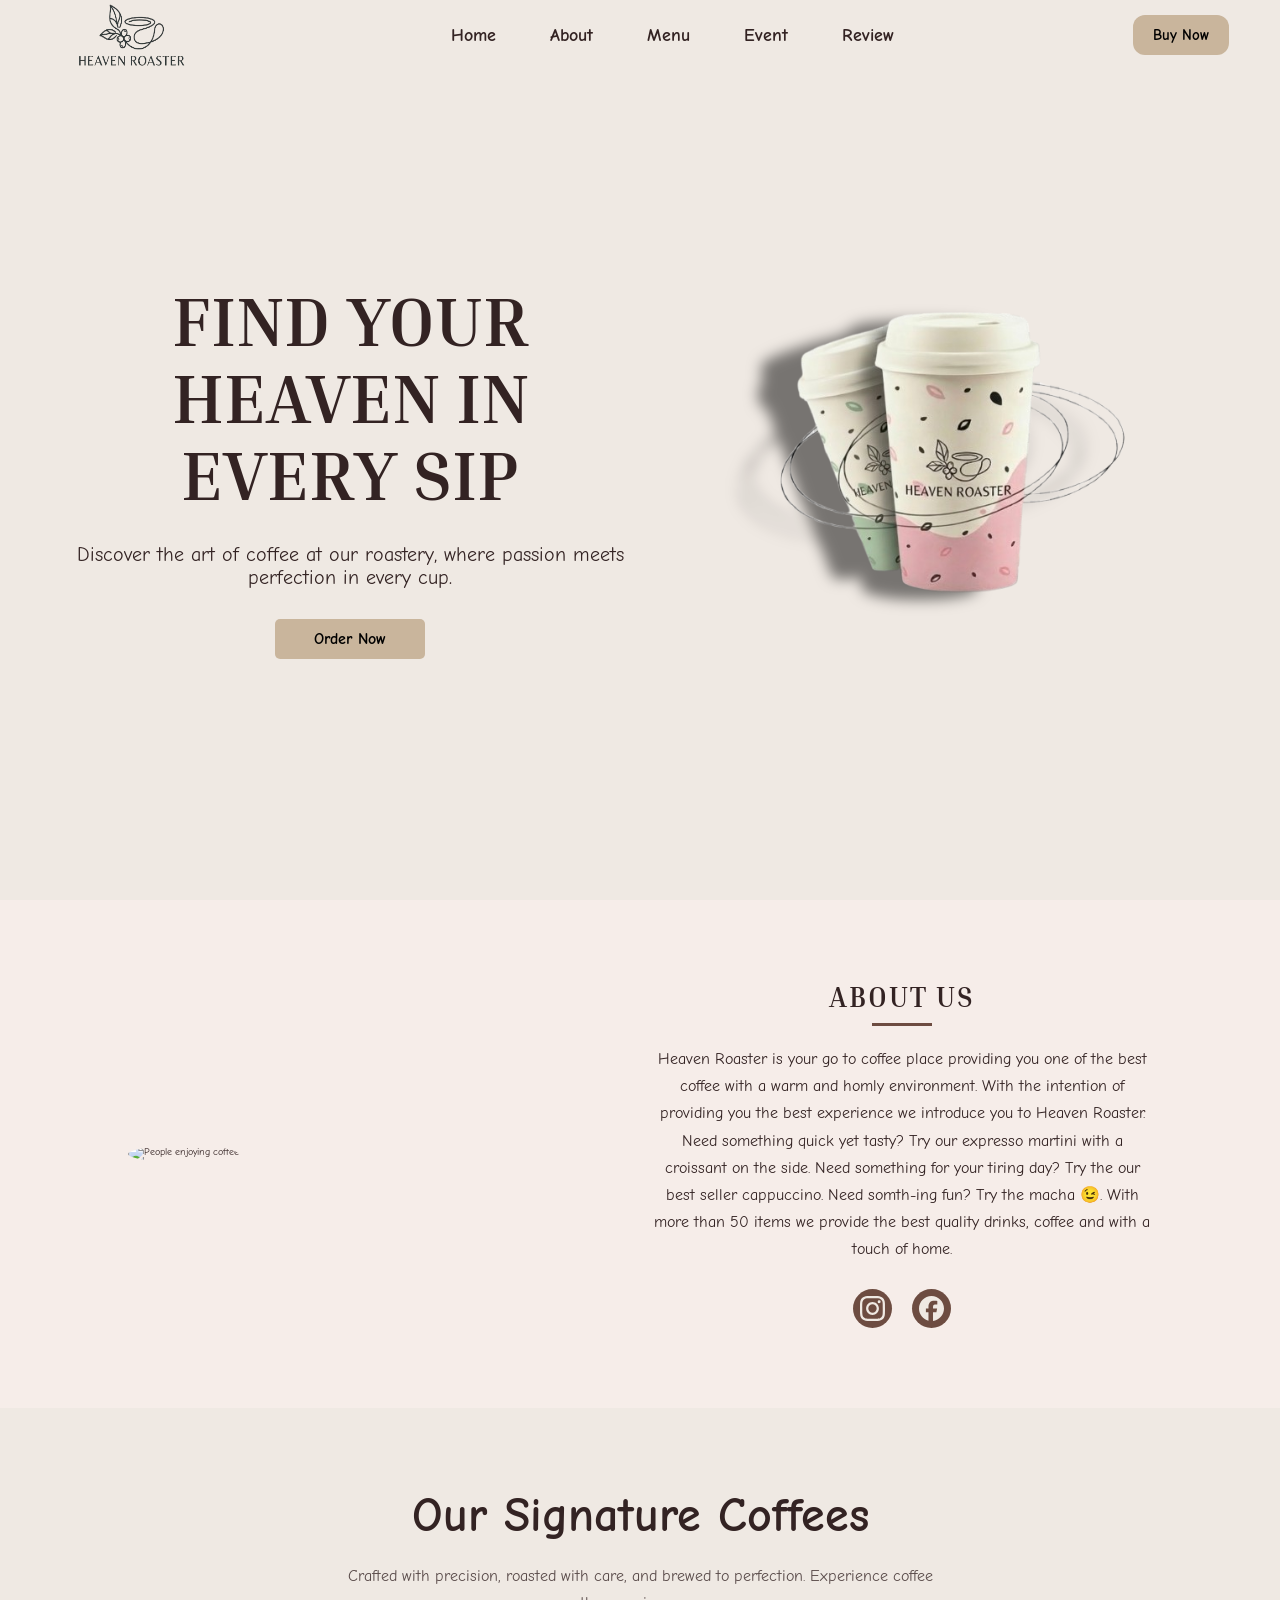
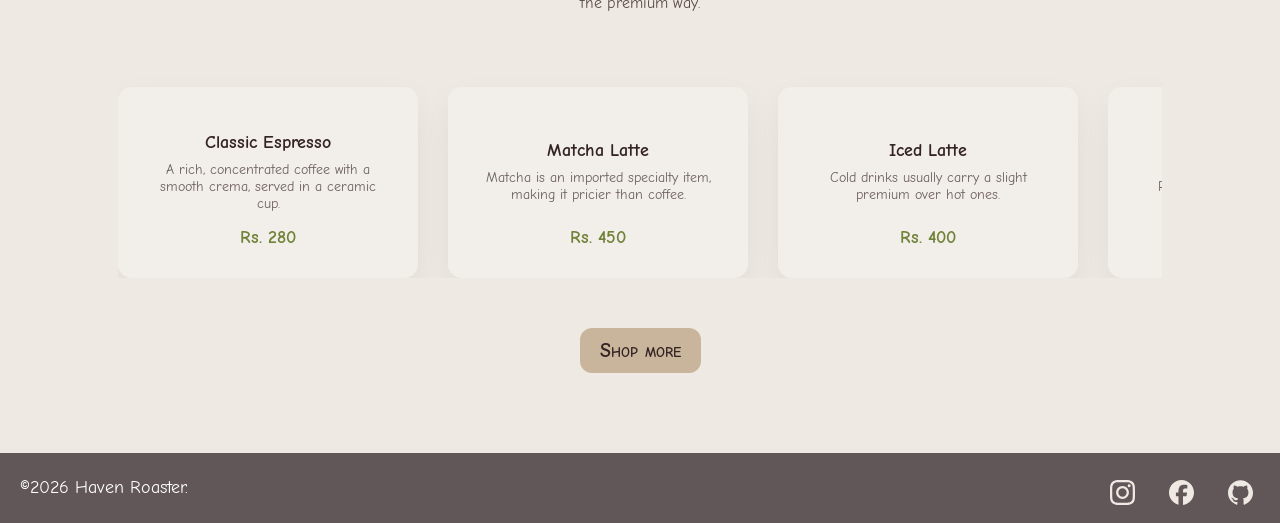
==== index.html @ 3d5bd815 "made the resmonsive better" ====
<!doctype html>
<html lang="en">
  <head>
    <meta charset="UTF-8" />
    <meta name="viewport" content="width=device-width, initial-scale=1.0" />
    <title>Coffee</title>
    <link rel="icon" href="./assects/logo.png" type="image/x-icon" />
    <link rel="stylesheet" href="style.css" />
    <link rel="preconnect" href="https://fonts.googleapis.com" />
    <link rel="preconnect" href="https://fonts.gstatic.com" crossorigin />
    <link
      href="https://fonts.googleapis.com/css2?family=Comic+Neue:ital,wght@0,300;0,400;0,700;1,300;1,400;1,700&display=swap"
      rel="stylesheet"
    />
    <link rel="preconnect" href="https://fonts.googleapis.com" />
    <link rel="preconnect" href="https://fonts.gstatic.com" crossorigin />
    <link
      href="https://fonts.googleapis.com/css2?family=Inria+Serif:ital,wght@0,300;0,400;0,700;1,300;1,400;1,700&display=swap"
      rel="stylesheet"
    />
  </head>
  <body>
    <header>
      <nav class="nav-bar">
        <img
          src="./assects/logobackgroundremove.png"
          alt="coffee"
          width="160px"
          height="100px"
          class="logo"
        />
        <div class="nav-items">
          <img src="./assects/close.png" width="20px" class="close" />
          <ul class="nav-item">
            <li><a href="#section-1">Home</a></li>
            <li><a href="#section-2">About</a></li>
            <li><a href="#section-3">Menu</a></li>
            <li><a href="#section-4">Event</a></li>
            <li><a href="#section-5">Review</a></li>
          </ul>
        </div>

        <img src="./assects/more.png" width="20px" class="ham" />
        <button class="book-now">Buy Now</button>
      </nav>
    </header>
    <main>
      <section class="Hero" id="section-1">
        <div class="text">
          <h1 class="hero-text">FIND YOUR HEAVEN IN EVERY SIP</h1>
          <span class="sub-text">
            Discover the art of coffee at our roastery, where passion meets
            perfection in every cup.
          </span>
          <button class="shop-now">Order Now</button>
        </div>
        <div class="images">
          <img
            class="image"
            src="./assects/signature...-removebg-preview.png"
            alt=""
          />
        </div>
      </section>
      <section class="About" id="section-2">
        <div class="about-container">
          <div class="about-image">
            <img src="assects/ceo.jpg" alt="People enjoying coffee" />
          </div>

          <div class="about-content">
            <h2>ABOUT US</h2>
            <span class="underline"></span>

            <p>
              Heaven Roaster is your go to coffee place providing you one of the
              best coffee with a warm and homly environment. With the intention
              of providing you the best experience we introduce you to Heaven
              Roaster. Need something quick yet tasty? Try our expresso martini
              with a croissant on the side. Need something for your tiring day?
              Try the our best seller cappuccino. Need somth-ing fun? Try the
              macha 😉. With more than 50 items we provide the best quality
              drinks, coffee and with a touch of home.
            </p>

            <div class="social-icons">
              <a
                class="social-tag"
                href="https://www.instagram.com/_http.suni/"
                target="_blank"
                style="--svg-color: #fd1d1d"
                data-tooltip="Instagram"
              >
                <svg
                  class="social-svg"
                  role="img"
                  viewBox="0 0 24 24"
                  xmlns="http://www.w3.org/2000/svg"
                >
                  <title>Instagram</title>
                  <path
                    d="M7.0301.084c-1.2768.0602-2.1487.264-2.911.5634-.7888.3075-1.4575.72-2.1228 1.3877-.6652.6677-1.075 1.3368-1.3802 2.127-.2954.7638-.4956 1.6365-.552 2.914-.0564 1.2775-.0689 1.6882-.0626 4.947.0062 3.2586.0206 3.6671.0825 4.9473.061 1.2765.264 2.1482.5635 2.9107.308.7889.72 1.4573 1.388 2.1228.6679.6655 1.3365 1.0743 2.1285 1.38.7632.295 1.6361.4961 2.9134.552 1.2773.056 1.6884.069 4.9462.0627 3.2578-.0062 3.668-.0207 4.9478-.0814 1.28-.0607 2.147-.2652 2.9098-.5633.7889-.3086 1.4578-.72 2.1228-1.3881.665-.6682 1.0745-1.3378 1.3795-2.1284.2957-.7632.4966-1.636.552-2.9124.056-1.2809.0692-1.6898.063-4.948-.0063-3.2583-.021-3.6668-.0817-4.9465-.0607-1.2797-.264-2.1487-.5633-2.9117-.3084-.7889-.72-1.4568-1.3876-2.1228C21.2982 1.33 20.628.9208 19.8378.6165 19.074.321 18.2017.1197 16.9244.0645 15.6471.0093 15.236-.005 11.977.0014 8.718.0076 8.31.0215 7.0301.0839m.1402 21.6932c-1.17-.0509-1.8053-.2453-2.2287-.408-.5606-.216-.96-.4771-1.3819-.895-.422-.4178-.6811-.8186-.9-1.378-.1644-.4234-.3624-1.058-.4171-2.228-.0595-1.2645-.072-1.6442-.079-4.848-.007-3.2037.0053-3.583.0607-4.848.05-1.169.2456-1.805.408-2.2282.216-.5613.4762-.96.895-1.3816.4188-.4217.8184-.6814 1.3783-.9003.423-.1651 1.0575-.3614 2.227-.4171 1.2655-.06 1.6447-.072 4.848-.079 3.2033-.007 3.5835.005 4.8495.0608 1.169.0508 1.8053.2445 2.228.408.5608.216.96.4754 1.3816.895.4217.4194.6816.8176.9005 1.3787.1653.4217.3617 1.056.4169 2.2263.0602 1.2655.0739 1.645.0796 4.848.0058 3.203-.0055 3.5834-.061 4.848-.051 1.17-.245 1.8055-.408 2.2294-.216.5604-.4763.96-.8954 1.3814-.419.4215-.8181.6811-1.3783.9-.4224.1649-1.0577.3617-2.2262.4174-1.2656.0595-1.6448.072-4.8493.079-3.2045.007-3.5825-.006-4.848-.0608M16.953 5.5864A1.44 1.44 0 1 0 18.39 4.144a1.44 1.44 0 0 0-1.437 1.4424M5.8385 12.012c.0067 3.4032 2.7706 6.1557 6.173 6.1493 3.4026-.0065 6.157-2.7701 6.1506-6.1733-.0065-3.4032-2.771-6.1565-6.174-6.1498-3.403.0067-6.156 2.771-6.1496 6.1738M8 12.0077a4 4 0 1 1 4.008 3.9921A3.9996 3.9996 0 0 1 8 12.0077"
                  />
                </svg>
              </a>
              <a
                class="social-tag"
                href="https://www.facebook.com/romit.pantha/"
                target="_blank"
                style="--svg-color: #1877f2"
                data-tooltip="Facebook"
              >
                <svg
                  class="social-svg"
                  role="img"
                  viewBox="0 0 24 24"
                  xmlns="http://www.w3.org/2000/svg"
                >
                  <title>Facebook</title>
                  <path
                    d="M9.101 23.691v-7.98H6.627v-3.667h2.474v-1.58c0-4.085 1.848-5.978 5.858-5.978.401 0 .955.042 1.468.103a8.68 8.68 0 0 1 1.141.195v3.325a8.623 8.623 0 0 0-.653-.036 26.805 26.805 0 0 0-.733-.009c-.707 0-1.259.096-1.675.309a1.686 1.686 0 0 0-.679.622c-.258.42-.374.995-.374 1.752v1.297h3.919l-.386 2.103-.287 1.564h-3.246v8.245C19.396 23.238 24 18.179 24 12.044c0-6.627-5.373-12-12-12s-12 5.373-12 12c0 5.628 3.874 10.35 9.101 11.647Z"
                  />
                </svg>
              </a>
            </div>
          </div>
        </div>
      </section>
      <section class="menu-section" id="section-3">
        <header class="menu-header">
          <h2>Our Signature Coffees</h2>
          <p>
            Crafted with precision, roasted with care, and brewed to perfection.
            Experience coffee the premium way.
          </p>
        </header>
        <div class="menu-carousel">
          <div class="menu-flex">
            <article class="menu-card">
              <img
                src="./assects/classic_expresso.jpg"
                alt=""
                class="Menu-photo"
              />
              <div class="menu-info">
                <h3>Classic Espresso</h3>
                <p>
                  A rich, concentrated coffee with a smooth crema, served in a
                  ceramic cup.
                </p>
              </div>
              <span class="price">Rs. 280</span>
            </article>
            <article class="menu-card">
              <img src="./assects/match_lattte.jpg" alt="" class="Menu-photo" />
              <div class="menu-info">
                <h3>Matcha Latte</h3>
                <p>
                  Matcha is an imported specialty item, making it pricier than
                  coffee.
                </p>
              </div>
              <span class="price">Rs. 450</span>
            </article>
            <article class="menu-card">
              <img src="./assects/iced_latte.jpg" alt="" class="Menu-photo" />
              <div class="menu-info">
                <h3>Iced Latte</h3>
                <p>Cold drinks usually carry a slight premium over hot ones.</p>
              </div>
              <span class="price">Rs. 400</span>
            </article>
            <article class="menu-card">
              <img src="./assects/nitrro.png" alt="" class="Menu-photo" />
              <div class="menu-info">
                <h3>Nitro Cold Brew</h3>
                <p>Rich, bold and perfectly balanced.</p>
              </div>
              <span class="price">Rs. 500</span>
            </article>
            <article class="menu-card">
              <img
                src="./assects/Hazelnut_Latte.jpg"
                alt=""
                class="Menu-photo"
              />
              <div class="menu-info">
                <h3>Hazelnut Latte</h3>
                <p>
                  A creamy and indulgent coffee drink with a hint of hazelnut.
                </p>
              </div>
              <span class="price">Rs. 320</span>
            </article>
          </div>
          <div aria-hidden="true" class="menu-flex">
            <article class="menu-card">
              <img
                src="./assects/classic_expresso.jpg"
                alt=""
                class="Menu-photo"
              />
              <div class="menu-info">
                <h3>Classic Espresso</h3>
                <p>
                  A rich, concentrated coffee with a smooth crema, served in a
                  ceramic cup.
                </p>
              </div>
              <span class="price">Rs. 280</span>
            </article>
            <article class="menu-card">
              <img src="./assects/match_lattte.jpg" alt="" class="Menu-photo" />
              <div class="menu-info">
                <h3>Matcha Latte</h3>
                <p>
                  Matcha is an imported specialty item, making it pricier than
                  coffee.
                </p>
              </div>
              <span class="price">Rs. 450</span>
            </article>
            <article class="menu-card">
              <img src="./assects/iced_latte.jpg" alt="" class="Menu-photo" />
              <div class="menu-info">
                <h3>Iced Latte</h3>
                <p>Cold drinks usually carry a slight premium over hot ones.</p>
              </div>
              <span class="price">Rs. 400</span>
            </article>
            <article class="menu-card">
              <img src="./assects/nitrro.png" alt="" class="Menu-photo" />
              <div class="menu-info">
                <h3>Nitro Cold Brew</h3>
                <p>Rich, bold and perfectly balanced.</p>
              </div>
              <span class="price">Rs. 500</span>
            </article>
            <article class="menu-card">
              <img
                src="./assects/Hazelnut_Latte.jpg"
                alt=""
                class="Menu-photo"
              />
              <div class="menu-info">
                <h3>Hazelnut Latte</h3>
                <p>
                  A creamy and indulgent coffee drink with a hint of hazelnut.
                </p>
              </div>
              <span class="price">Rs. 320</span>
            </article>
          </div>
        </div>
        <div class="menu-more-section">
          <a href="./menu.html" target="_blank">Shop more</a>
        </div>
      </section>
      <section class="Event" id="section-4"></section>
      <!-- <section class="Review" id="section-5">
        <div class="review-left">
          <div class="review-text">
            <p>What Our Customers Say About Us</p>
          </div>
        </div>
        <div class="review-right">
          <div class="review-card">
            <img src="./assects/user1.jpg" alt="" class="review-photo" />
            <div class="review-info">
              <p class="review-name" style="grid-area: name">John Rai</p>
              <p class="review-date" style="grid-area: date">
                Review Date: Mar 2026
              </p>
              <p class="review-comment" style="grid-area: comment">
                "The best coffee I've ever had! The aroma and flavor are
                exceptional. Highly recommend!"
              </p>
            </div>
          </div>
          <div class="review-card">
            <img src="./assects/user2.jpg" alt="" class="review-photo" />
            <div class="review-info">
              <p class="review-name" style="grid-area: name">Daniel Rai</p>
              <p class="review-date" style="grid-area: date">
                Review Date: Mar 2026
              </p>
              <p class="review-comment" style="grid-area: comment">
                "A cozy atmosphere and delicious coffee. The staff is friendly
                and the service is top-notch."
              </p>
            </div>
          </div>
          <div class="review-card">
            <img src="./assects/Americano.jpg" alt="" class="review-photo" />
            <div class="review-info">
              <p class="review-name" style="grid-area: name">Spandan Rai</p>
              <p class="review-date" style="grid-area: date">
                Review Date: Mar 2026
              </p>
              <p class="review-comment" style="grid-area: comment">
                "I love their specialty drinks! The Matcha Latte is my absolute
                favorite. Can't wait to try more!"
              </p>
            </div>
          </div>
          <div class="review-card">
            <img src="./assects/user4.jpg" alt="" class="review-photo" />
            <div class="review-info">
              <p class="review-name" style="grid-area: name">Satyarth Rai</p>
              <p class="review-date" style="grid-area: date">
                Review Date: Mar 2026
              </p>
              <p class="review-comment" style="grid-area: comment">
                "The quality of their coffee is unmatched. Every cup is a
                delightful experience. Highly recommend to all coffee lovers!"
              </p>
            </div>
          </div>
          <div class="review-card">
            <img src="./assects/user4.jpg" alt="" class="review-photo" />
            <div class="review-info">
              <p class="review-name" style="grid-area: name">Satyarth Rai</p>
              <p class="review-date" style="grid-area: date">
                Review Date: Mar 2026
              </p>
              <p class="review-comment" style="grid-area: comment">
                "The quality of their coffee is unmatched. Every cup is a
                delightful experience. Highly recommend to all coffee lovers!"
              </p>
            </div>
          </div>
          <div class="review-card">
            <img src="./assects/user4.jpg" alt="" class="review-photo" />
            <div class="review-info">
              <p class="review-name" style="grid-area: name">Satyarth Rai</p>
              <p class="review-date" style="grid-area: date">
                Review Date: Mar 2026
              </p>
              <p class="review-comment" style="grid-area: comment">
                "The quality of their coffee is unmatched. Every cup is a
                delightful experience. Highly recommend to all coffee lovers!"
              </p>
            </div>
          </div>
        </div>
      </section> -->
    </main>
    <div class="scroll-to-top">
      <img src="./assects/up-arrow.png" alt="Scroll to top" />
    </div>
    <footer>
      <p class="upto-date"></p>
      <div class="social-media">
        <a
          class="social-tag"
          href="https://www.instagram.com/kshitizbudhamagar/"
          target="_blank"
          style="--svg-color: #fd1d1d"
          data-tooltip="Instagram"
        >
          <svg
            role="img"
            viewBox="0 0 24 24"
            xmlns="http://www.w3.org/2000/svg"
          >
            <title>Instagram</title>
            <path
              d="M7.0301.084c-1.2768.0602-2.1487.264-2.911.5634-.7888.3075-1.4575.72-2.1228 1.3877-.6652.6677-1.075 1.3368-1.3802 2.127-.2954.7638-.4956 1.6365-.552 2.914-.0564 1.2775-.0689 1.6882-.0626 4.947.0062 3.2586.0206 3.6671.0825 4.9473.061 1.2765.264 2.1482.5635 2.9107.308.7889.72 1.4573 1.388 2.1228.6679.6655 1.3365 1.0743 2.1285 1.38.7632.295 1.6361.4961 2.9134.552 1.2773.056 1.6884.069 4.9462.0627 3.2578-.0062 3.668-.0207 4.9478-.0814 1.28-.0607 2.147-.2652 2.9098-.5633.7889-.3086 1.4578-.72 2.1228-1.3881.665-.6682 1.0745-1.3378 1.3795-2.1284.2957-.7632.4966-1.636.552-2.9124.056-1.2809.0692-1.6898.063-4.948-.0063-3.2583-.021-3.6668-.0817-4.9465-.0607-1.2797-.264-2.1487-.5633-2.9117-.3084-.7889-.72-1.4568-1.3876-2.1228C21.2982 1.33 20.628.9208 19.8378.6165 19.074.321 18.2017.1197 16.9244.0645 15.6471.0093 15.236-.005 11.977.0014 8.718.0076 8.31.0215 7.0301.0839m.1402 21.6932c-1.17-.0509-1.8053-.2453-2.2287-.408-.5606-.216-.96-.4771-1.3819-.895-.422-.4178-.6811-.8186-.9-1.378-.1644-.4234-.3624-1.058-.4171-2.228-.0595-1.2645-.072-1.6442-.079-4.848-.007-3.2037.0053-3.583.0607-4.848.05-1.169.2456-1.805.408-2.2282.216-.5613.4762-.96.895-1.3816.4188-.4217.8184-.6814 1.3783-.9003.423-.1651 1.0575-.3614 2.227-.4171 1.2655-.06 1.6447-.072 4.848-.079 3.2033-.007 3.5835.005 4.8495.0608 1.169.0508 1.8053.2445 2.228.408.5608.216.96.4754 1.3816.895.4217.4194.6816.8176.9005 1.3787.1653.4217.3617 1.056.4169 2.2263.0602 1.2655.0739 1.645.0796 4.848.0058 3.203-.0055 3.5834-.061 4.848-.051 1.17-.245 1.8055-.408 2.2294-.216.5604-.4763.96-.8954 1.3814-.419.4215-.8181.6811-1.3783.9-.4224.1649-1.0577.3617-2.2262.4174-1.2656.0595-1.6448.072-4.8493.079-3.2045.007-3.5825-.006-4.848-.0608M16.953 5.5864A1.44 1.44 0 1 0 18.39 4.144a1.44 1.44 0 0 0-1.437 1.4424M5.8385 12.012c.0067 3.4032 2.7706 6.1557 6.173 6.1493 3.4026-.0065 6.157-2.7701 6.1506-6.1733-.0065-3.4032-2.771-6.1565-6.174-6.1498-3.403.0067-6.156 2.771-6.1496 6.1738M8 12.0077a4 4 0 1 1 4.008 3.9921A3.9996 3.9996 0 0 1 8 12.0077"
            />
          </svg>
        </a>
        <a
          class="social-tag"
          href="https://www.facebook.com/kshitiz.budha.magar.2025/"
          target="_blank"
          style="--svg-color: #1877f2"
          data-tooltip="Facebook"
        >
          <svg
            role="img"
            viewBox="0 0 24 24"
            xmlns="http://www.w3.org/2000/svg"
          >
            <title>Facebook</title>
            <path
              d="M9.101 23.691v-7.98H6.627v-3.667h2.474v-1.58c0-4.085 1.848-5.978 5.858-5.978.401 0 .955.042 1.468.103a8.68 8.68 0 0 1 1.141.195v3.325a8.623 8.623 0 0 0-.653-.036 26.805 26.805 0 0 0-.733-.009c-.707 0-1.259.096-1.675.309a1.686 1.686 0 0 0-.679.622c-.258.42-.374.995-.374 1.752v1.297h3.919l-.386 2.103-.287 1.564h-3.246v8.245C19.396 23.238 24 18.179 24 12.044c0-6.627-5.373-12-12-12s-12 5.373-12 12c0 5.628 3.874 10.35 9.101 11.647Z"
            />
          </svg>
        </a>
        <a
          class="social-tag"
          href="https://github.com/XItizmgr"
          target="_blank"
          style="--svg-color: #181717"
          data-tooltip="GitHub"
        >
          <svg
            role="img"
            viewBox="0 0 24 24"
            xmlns="http://www.w3.org/2000/svg"
          >
            <title>GitHub</title>
            <path
              d="M12 .297c-6.63 0-12 5.373-12 12 0 5.303 3.438 9.8 8.205 11.385.6.113.82-.258.82-.577 0-.285-.01-1.04-.015-2.04-3.338.724-4.042-1.61-4.042-1.61C4.422 18.07 3.633 17.7 3.633 17.7c-1.087-.744.084-.729.084-.729 1.205.084 1.838 1.236 1.838 1.236 1.07 1.835 2.809 1.305 3.495.998.108-.776.417-1.305.76-1.605-2.665-.3-5.466-1.332-5.466-5.93 0-1.31.465-2.38 1.235-3.22-.135-.303-.54-1.523.105-3.176 0 0 1.005-.322 3.3 1.23.96-.267 1.98-.399 3-.405 1.02.006 2.04.138 3 .405 2.28-1.552 3.285-1.23 3.285-1.23.645 1.653.24 2.873.12 3.176.765.84 1.23 1.91 1.23 3.22 0 4.61-2.805 5.625-5.475 5.92.42.36.81 1.096.81 2.22 0 1.606-.015 2.896-.015 3.286 0 .315.21.69.825.57C20.565 22.092 24 17.592 24 12.297c0-6.627-5.373-12-12-12"
            />
          </svg>
        </a>
      </div>
    </footer>
    <div class="overlay">
      <div class="container">
        <div class="card">
          <h2 class="title">Registration</h2>
          <br />
          <form>
            <input
              type="text"
              placeholder="Enter your display name"
              class="input"
              id="user-name"
            />
            <input
              type="email"
              placeholder="Enter your email"
              class="input"
              id="email"
            />
            <input
              type="password"
              placeholder="Create password"
              class="input"
              id="password"
            />
            <input
              type="password"
              placeholder="Confirm password"
              class="input"
              id="confirm-password"
            />

            <label class="checkbox">
              <input type="checkbox" class="Checking" />
              <span>I accept all terms & conditions</span>
            </label>

            <button type="submit" class="Register">Register Now</button>
          </form>
          <p class="login-text">Already have an account?</p>
          <br />
          <button type="button" class="login">Login now</button>
        </div>
        <div class="second-card">
          <h2 class="title">Login Form</h2>
          <br />
          <form>
            <input
              type="text"
              placeholder="Enter your email or User name "
              class="login-input"
            />
            <input type="password" placeholder="password" class="login-input" />
            <button type="submit" class="second-login">Login now</button>
          </form>
        </div>
      </div>
    </div>
    <script src="script.js"></script>
  </body>
</html>
---- style.css ----
:root {
  --primarybackground: #efe9e3;
  --secondaryElement: rgb(210, 180, 140);
  --natural: #708238;
  --typography: #332323;
  --button-background: #c9b59c;
  --button-color: black;
}

*,
*::after,
*::before {
  margin: 0;
  padding: 0;
  box-sizing: border-box;
  font-family: "Comic Neue", cursive;
}

html {
  font-size: 62.5%;
  scroll-behavior: smooth !important;
}

body {
  background-color: var(--primarybackground);
  color: var(--typography);
}

.nav-bar {
  width: 100%;
  height: 7rem;
  display: flex;
  position: fixed;
  top: 0;
  align-items: center;
  justify-content: space-between;
  padding: 0 clamp(2rem, 4vw, 6rem);
  backdrop-filter: blur(10px);
  background-color: var(--primarybackground);
  z-index: 1000;
}

.nav-items {
  margin-right: 0;
  margin-left: 0;
}

.nav-item {
  display: flex;
  list-style: none;
  justify-content: space-evenly;
  gap: 5.4rem;
}

.nav-item a {
  color: var(--typography);
  position: relative;
  font-size: large;
  font-weight: 600;
  transition: 0.3s ease;
  text-decoration: none;
}
.nav-item a::after {
  content: "";
  position: absolute;
  width: 100%;
  height: 2px;
  background-color: var(--typography);
  left: 0;
  bottom: -4px;
  transform: scaleX(0);
  transform-origin: center;
  transition: transform 0.3s ease;
}
.nav-item a:hover::after {
  transform: scaleX(1);
}

.nav-item a:hover {
  color: black;
  transition: all 0.3s ease;
}
.nav-bar button {
  padding: 1.1rem 2rem;
  border-radius: 12px;
  color: var(--button-color);
  background-color: var(--button-background);
  border-style: none;
  font-size: 1.5rem;
  font-weight: bolder;
  transition: transform 0.5s;
  cursor: pointer;
  &:hover {
    transform: scale(1.05);
  }
}
section {
  /* min-height: 100vh; */
  scroll-margin-top: 7rem;
}
#section-1 {
  height: 100vh;
  display: flex;
  flex-direction: column;
  padding: clamp(2rem, 6vw, 6rem);
}
.text {
  display: flex;
  flex-direction: column;
  padding: 7rem 0 3rem 0;
  gap: 3rem;
}

.hero-text {
  font-size: clamp(4rem, 6vw, 7rem);
  font-weight: 900;
  line-height: 1.1;
  font-family: "Inria Serif", serif;
  color: var(--typography);
  text-align: center;
  animation: fadeup 1s ease-out forwards;
}
.sub-text {
  font-size: clamp(1.4rem, 3vw, 2rem);
  font-weight: 500;
  color: var(--typography);
  text-align: center;
  animation: fadeup 1s ease-out forwards;
}
.shop-now {
  width: 15rem;
  height: 4rem;
  border-radius: 0.5rem;
  background-color: var(--button-background);
  font-size: medium;
  font-weight: bold;
  border-style: none;
  display: flex;
  justify-content: center;
  align-items: center;
  cursor: pointer;
  margin: auto;
  animation: shopfadein 1s ease-out forwards;
}
@keyframes shopfadein {
  from {
    opacity: 0;
    transform: translatex(-50px);
  }
  to {
    opacity: 1;
    transform: translatex(0);
  }
}
.images {
  position: relative;
  width: 100%;
  overflow: hidden;
  height: 300px;
  animation: imagefade 1s ease-out forwards;
}
.image {
  filter: drop-shadow(-4rem 0.8rem 0.7rem rgba(0, 0, 0, 0.5));
  width: 420px;
  max-width: 800px;
  height: auto;
  position: absolute;
  top: 50%;
  left: 53%;
  transform: translate(-50%, -50%);
}

/* For laptop screen */
@media (min-width: 720px) {
  #section-1 {
    display: grid;
    grid-template-columns: repeat(2, 1fr);
    align-items: center;
  }
  .image {
    width: 100%;
    max-width: 650px;
  }
  .images {
    height: 50rem;
    animation: imagefadein 1s ease-out forwards;
  }
  @keyframes imagefadein {
    from {
      opacity: 0;
      transform: translatex(20px);
    }
    to {
      opacity: 1;
      transform: translatex(0);
    }
  }
}

@keyframes fadeup {
  from {
    opacity: 0;
    transform: translateY(-20px);
  }
  to {
    opacity: 1;
    transform: translateY(0);
  }
}

@keyframes imagefade {
  from {
    opacity: 0;
    transform: translatey(20px);
  }
  to {
    opacity: 1;
    transform: translateY(0);
  }
}
/* about section */
.About {
  padding: 80px 10%;
  background: #f6ede9;
}

.about-container {
  display: flex;
  align-items: center;
  justify-content: space-between;
  gap: 60px;
}
.about-image img {
  width: 350px;
  height: 350px;
  object-fit: cover;
  border-radius: 50%;
}
.about-content {
  max-width: 500px;
  text-align: center;
}

.about-content h2 {
  font-size: 28px;
  letter-spacing: 2px;
  margin-bottom: 10px;
  font-family: "Inria Serif", serif;
  font-weight: bold;
}
.underline {
  display: block;
  width: 60px;
  height: 3px;
  background: #6d4c41;
  margin: 10px auto 20px;
}
.about-content p {
  color: var(--typography);
  line-height: 1.7;
  font-size: 16px;
  margin-bottom: 25px;
}
.social-icons {
  display: flex;
  justify-content: center;
  gap: 20px;
}
.social-icons .social-tag {
  background-color: #6d4c41;
}

/* mobile in about */
@media (max-width: 768px) {
  .about-container {
    flex-direction: column;
    text-align: center;
  }

  .about-image img {
    width: 250px;
    height: 250px;
  }
  .nav-item {
    gap: 4rem;
  }
  .nav-item a {
    font-size: medium;
  }
  .nav-bar button {
    padding: 1rem 1.5rem;
  }

  .nav-bar .logo {
    width: 10rem;
    height: 7rem;
  }
}
.container {
  display: none;
  position: fixed;
  top: 0;
  left: 0;
  place-items: center;
  width: 100vw;
  height: 100vh;
  background: rgba(0, 0, 0, 0.4);
  backdrop-filter: blur(0.5rem);
  z-index: 2000;
}

.hidden {
  display: grid;
  animation: fadeIn 1s forwards;
}
.scrolled {
  background-color: #fbfafa45;
  box-shadow: 0 0.5rem 1rem rgba(0, 0, 0, 0.1);
}

@keyframes fadeIn {
  from {
    opacity: 0;
  }
  to {
    opacity: 1;
  }
}
.card,
.second-card {
  grid-area: 1 / 1;
  display: none;
  flex-direction: column;
  max-width: 42rem;
  min-width: 33rem;
  margin: auto;
  background: #fbfafa;
  padding: 3rem;
  border-radius: 1rem;
  box-shadow: 0 1rem 2.5rem rgba(0, 0, 0, 0.15);
}

.show {
  display: flex;
  animation: fadeIn 1s forwards;
}

.card form {
  display: flex;
  flex-direction: column;
}

form .input {
  width: 100%;
  padding: 1.4rem;
  margin-bottom: 1.5rem;
  border-radius: 0.6rem;
  border: 0.1rem solid #ccc;
  font-size: 1.4rem;
}

form .input:focus {
  outline: none;
  border-color: #0e3ecd;
}

.checkbox {
  display: flex;
  align-items: center;
  font-size: 1.4rem;
  margin-bottom: 2rem;
}

.card button {
  width: 100%;
  padding: 1.4rem;
  background: var(--button-background);
  color: var(--typography);
  border: none;
  font-weight: 800;
  border-radius: 0.6rem;
  font-size: large;
  cursor: pointer;
}

.second-login {
  width: 15rem;
  height: 4rem;
  border-radius: 0.5rem;
  background-color: var(--button-background);
  font-size: medium;
  font-weight: bold;
  border-style: none;
  display: flex;
  justify-content: center;
  align-items: center;
  cursor: pointer;
  margin: auto;
}

h2 {
  text-align: center;
  font-size: large;
}

.login-text {
  margin-top: 2rem;
  text-align: center;
  font-size: 1.4rem;
}

button:hover {
  background: #b69f83;
}

.close,
.ham {
  display: none;
}

/* for mobile */

@media (max-width: 426px) {
  html {
    font-size: 50%;
  }
  .card,
  .second-card {
    min-width: 32rem;
  }

  .right-sidelogo button {
    width: 10rem;
    height: 3rem;
  }

  .nav-bar .logo {
    width: 10rem;
    height: 7rem;
  }
}

@media (max-width: 660px) {
  .nav-items {
    position: fixed;
    top: 0;
    right: -26rem;
    background-color: #aeaaaa;
    backdrop-filter: blur(1rem);
    height: 100vh;
    width: 25rem;
    transition: right 0.5s ease;
    z-index: 1000;
    box-shadow: -1rem 0 1rem rgba(0, 0, 0, 0.1);
    align-items: flex-start;
  }

  .nav-items.active {
    right: 0;
  }
  .nav-item {
    flex-direction: column;
    margin-top: 8rem;
    width: 100%;
  }

  .nav-item li {
    width: 100%;
    text-align: center;
  }

  .nav-item li:hover {
    background-color: #858181;
  }

  .nav-item a {
    display: flex;
    width: 100%;
    height: 5rem;
    justify-content: center;
    align-items: center;
  }

  .ham {
    display: block;
    cursor: pointer;
  }

  .close {
    display: block;
    cursor: pointer;
    position: absolute;
    top: 2.5rem;
    right: 2.5rem;
    width: 2rem;
  }
}

.menu-section {
  padding: 8rem clamp(2rem, 6vw, 6rem);
}

.menu-header {
  text-align: center;
  max-width: 60rem;
  margin: 0 auto 6rem auto;
}

.menu-header h2 {
  font-size: clamp(3rem, 5vw, 4.8rem);
  color: var(--typography);
  margin-bottom: 2rem;
}

.menu-header p {
  font-size: 1.6rem;
  line-height: 1.7;
  opacity: 0.8;
}
.menu-carousel {
  position: relative;
  overflow-x: auto;
  display: flex;
  position: relative;
  margin: 50px auto;
  width: 90%;
  padding: 1rem 0 0 0;
  &::-webkit-scrollbar {
    display: none;
  }
}
.menu-carousel:has(.menu-card:hover) .menu-flex {
  animation-play-state: paused;
}
.menu-flex {
  display: flex;
  animation: menuCardAnimation 7s linear infinite;
  justify-content: center;
  gap: 3rem;
  padding-right: 3rem;
}

.menu-card {
  background: #fbfafa45;
  padding: 3rem;
  max-width: 300px;
  min-width: 300px;
  border-radius: 14px;
  display: flex;
  flex: 0 0 auto;
  flex-direction: column;
  justify-content: space-between;
  align-items: center;
  transition: all 0.3s ease;
  box-shadow: 0 15px 35px rgba(0, 0, 0, 0.06);
  cursor: pointer;
}
.Menu-photo {
  width: 200px;
  max-height: 300px;
  border-radius: 10px;
  margin-bottom: 1.5rem;
}

.menu-card:hover {
  transform: translateY(-10px);
  box-shadow: 0 22px 45px rgba(0, 0, 0, 0.08);
}

@keyframes menuCardAnimation {
  from {
    transform: translate(0);
  }
  to {
    transform: translate(-100%);
  }
}
@media (max-width: 660px) {
  .menu-carousel {
    width: 100%;
    padding: 1rem;
  }
  .menu-flex {
    gap: 1.5rem;
    padding-right: 1.5rem;
  }
  .menu-card {
    max-width: 250px;
    min-width: 250px;
    padding: 2rem;
  }
}

.menu-info {
  text-align: center;
}
.menu-info h3 {
  font-size: 1.8rem;
  margin-bottom: 0.8rem;
}
.menu-info p {
  font-size: 1.4rem;
  opacity: 0.7;
  padding-bottom: 1.5rem;
}

.price {
  font-size: 1.8rem;
  font-weight: 700;
  color: var(--natural);
}
.menu-more-section {
  display: flex;
  justify-content: center;
}
.menu-more-section a {
  text-decoration: none;
  font-size: 2rem;
  font-variant: small-caps;
  font-weight: 900;
  color: var(--typography);
  padding: 1.1rem 2rem;
  border-radius: 12px;
  background-color: var(--button-background);
  border-style: none;
  transition: transform 0.5s;
  cursor: pointer;
  &:hover {
    transform: scale(1.05);
  }
}
.shop-more-section a:hover {
  transform: scale(1.05);
}
footer {
  background-color: #3e3133c9;
  padding: 2rem;
  text-align: center;
  color: white;
  height: 7rem;
  display: flex;
  align-items: center;
  justify-content: space-between;
}
footer p {
  font-size: 1.8rem;
}

.scroll-to-top {
  position: fixed;
  bottom: 6rem;
  right: 2rem;
  color: var(--typography);
  border: none;
  padding: 1rem;
  border-radius: 50%;
  font-size: 1.5rem;
  cursor: pointer;
  display: none;
}

.scroll-to-top img {
  width: 20px;
  height: 20px;
}

footer .social-media {
  display: flex;
  justify-content: center;
  gap: 2rem;
  margin-top: 1rem;
}
.social-tag {
  padding: 0.7rem;
  border-radius: 50%;
  display: grid;
  place-items: center;
  background-color: transparent;
  position: relative;
}
.social-tag:hover {
  background-color: var(--svg-color);
  transition: background-color 0.3s ease;
}
.social-tag svg {
  width: 25px;
  height: 25px;
}
.social-tag svg {
  fill: var(--primarybackground);
}
.social-tag::after {
  content: attr(data-tooltip);
  position: absolute;
  top: -2.7rem;
  padding: 0.3rem 0.6rem;
  border-radius: 0.5rem;
  font-size: 1.3rem;
  color: white;
  text-decoration: none;
  box-shadow: 0 5px 10px rgba(0, 0, 0, 0.08);
  font-weight: bold;
  background-color: var(--svg-color);
  opacity: 0;
  visibility: hidden;
  transform: translateY(30px) rotate(20deg);
  transition: 200ms ease;
}

.social-tag:hover::after {
  transform: translateY(0px) rotate(0);
  opacity: 1;
  visibility: visible;
}

#section-5 {
  display: grid;
  padding: clamp(2rem, 6vw, 6rem);
  grid-template-columns: repeat(2, 1fr);
  align-items: center;
  
}
.review-right {
  display: flex;
  width: 100%;
  gap: 2rem;
  align-self: flex-end;
  overflow-x: auto;
}
.review-text {
  max-width: 50rem;
  height: 30rem;
  font-size: 4rem;
  border: 2px solid var(--natural);
  text-align: center;
  display: flex;
  justify-content: center;
  align-items: center;
  position: relative;
}
.review-text p {
  font-weight: 500;
  color: var(--typography);
}
.review-card {
min-width: 300px;
  max-width: 300px;
  height: 40rem;
  background-color: var(--button-background);
  border-radius: 1rem;
  display: flex;
  flex-direction: column;
  justify-content: center;
  align-items: center;
  padding: 1rem;
}
.review-name {
  font-size: 1.8rem;
  font-weight: 700;
  color: var(--natural);
}
.review-date {
  font-size: 1.4rem;
  opacity: 0.7;
  margin-bottom: 1.5rem;
}
.review-card img {
  width: 200px;
  height: 250px;
  border-radius: 10px;
  margin-bottom: 1.5rem;
}
.review-info {
  display: grid;
  justify-items: center;
  grid-template-columns: 1fr 1fr;
  grid-template-rows: repeat(2, 30px);
  grid-template-areas:
    "name date"
    "comment comment";
}
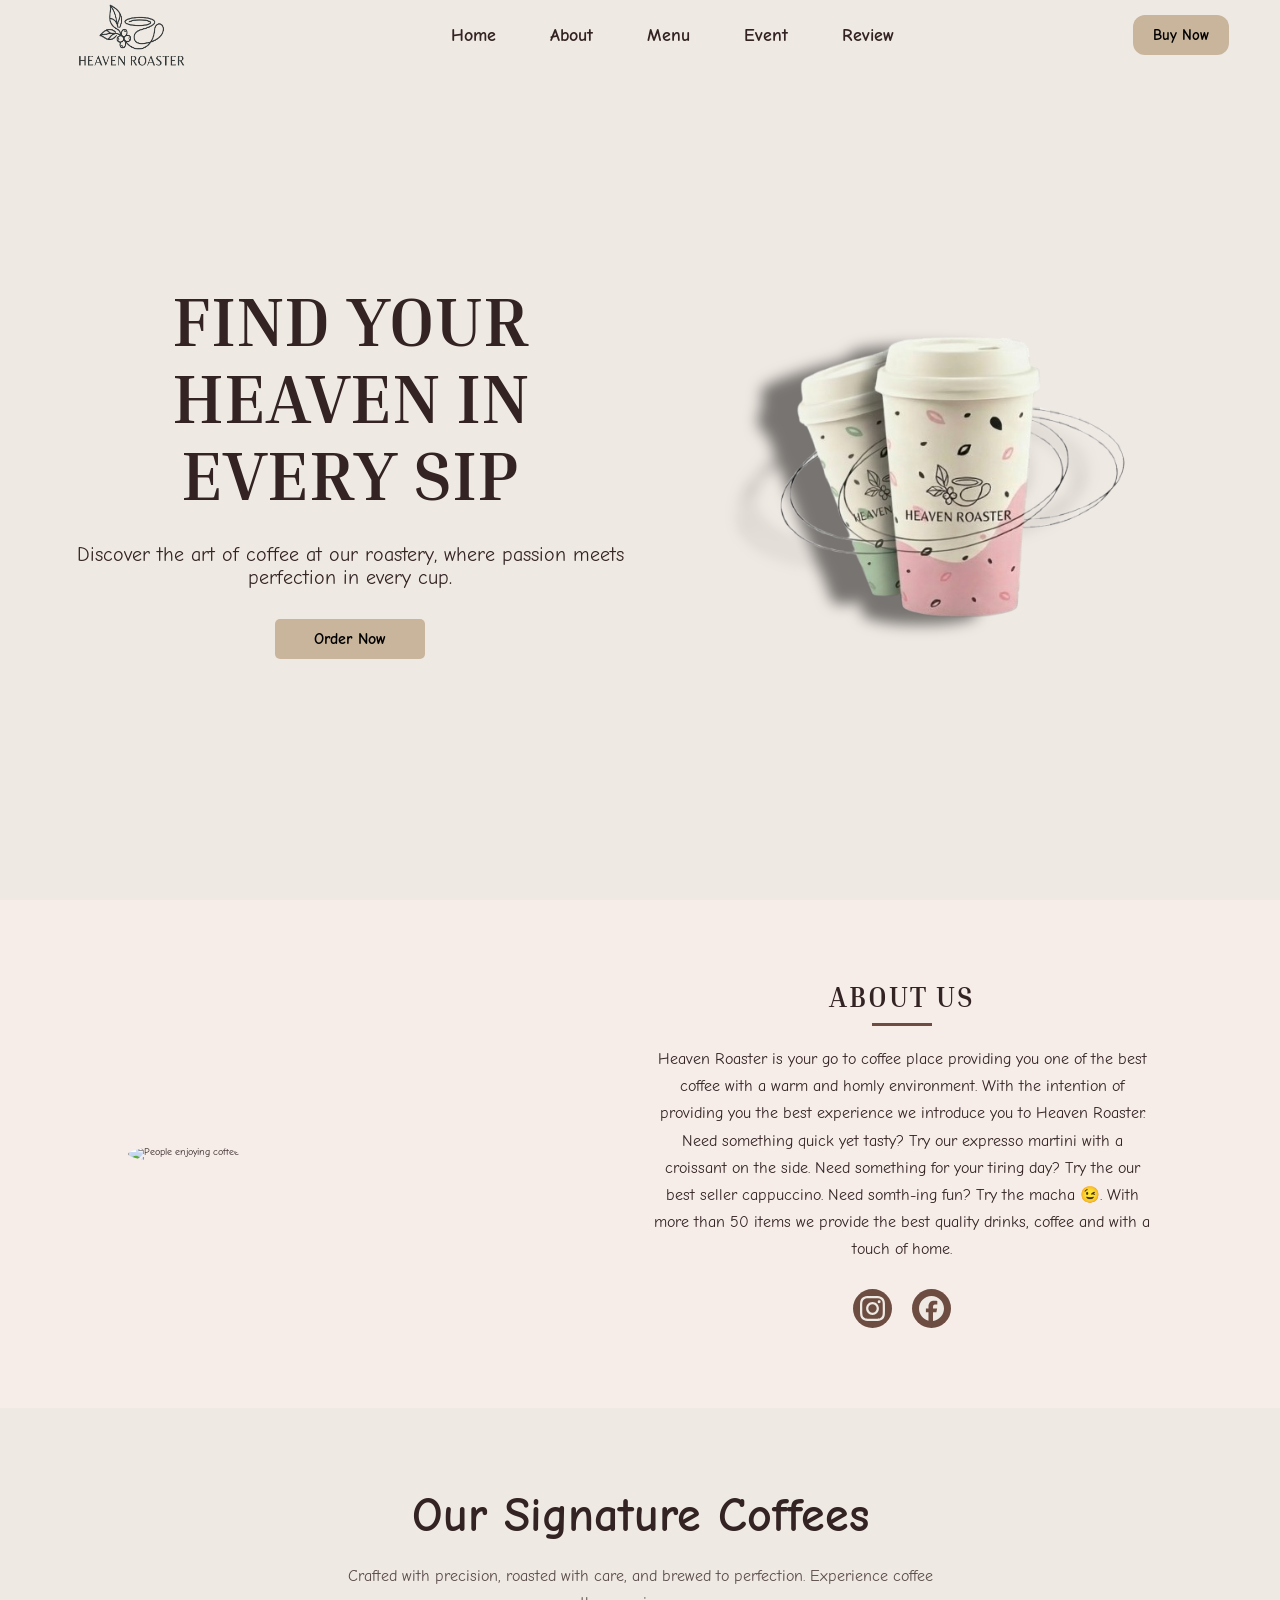
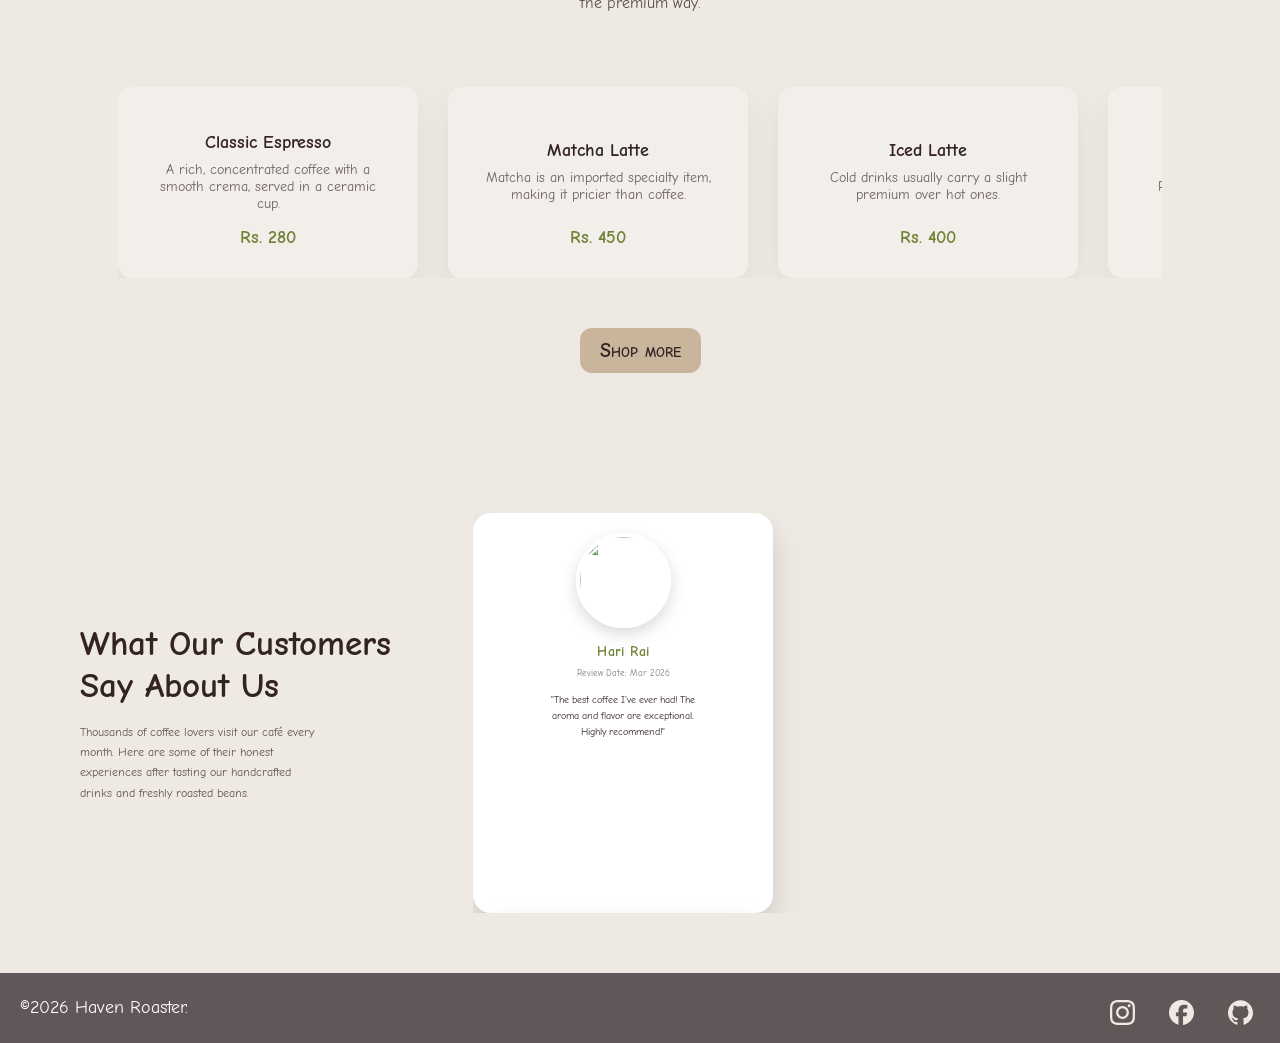
==== commit 5ec1759b: "menu image add and animation" ====
--- a/index.html
+++ b/index.html
@@ -257,93 +257,108 @@
         </div>
       </section>
       <section class="Event" id="section-4"></section>
-      <!-- <section class="Review" id="section-5">
+      <section class="Review" id="section-5">
         <div class="review-left">
           <div class="review-text">
             <p>What Our Customers Say About Us</p>
-          </div>
-        </div>
-        <div class="review-right">
-          <div class="review-card">
-            <img src="./assects/user1.jpg" alt="" class="review-photo" />
-            <div class="review-info">
-              <p class="review-name" style="grid-area: name">John Rai</p>
-              <p class="review-date" style="grid-area: date">
-                Review Date: Mar 2026
-              </p>
-              <p class="review-comment" style="grid-area: comment">
-                "The best coffee I've ever had! The aroma and flavor are
-                exceptional. Highly recommend!"
-              </p>
-            </div>
-          </div>
-          <div class="review-card">
-            <img src="./assects/user2.jpg" alt="" class="review-photo" />
-            <div class="review-info">
-              <p class="review-name" style="grid-area: name">Daniel Rai</p>
-              <p class="review-date" style="grid-area: date">
-                Review Date: Mar 2026
-              </p>
-              <p class="review-comment" style="grid-area: comment">
-                "A cozy atmosphere and delicious coffee. The staff is friendly
-                and the service is top-notch."
-              </p>
-            </div>
-          </div>
-          <div class="review-card">
-            <img src="./assects/Americano.jpg" alt="" class="review-photo" />
-            <div class="review-info">
-              <p class="review-name" style="grid-area: name">Spandan Rai</p>
-              <p class="review-date" style="grid-area: date">
-                Review Date: Mar 2026
-              </p>
-              <p class="review-comment" style="grid-area: comment">
-                "I love their specialty drinks! The Matcha Latte is my absolute
-                favorite. Can't wait to try more!"
-              </p>
-            </div>
-          </div>
-          <div class="review-card">
-            <img src="./assects/user4.jpg" alt="" class="review-photo" />
-            <div class="review-info">
-              <p class="review-name" style="grid-area: name">Satyarth Rai</p>
-              <p class="review-date" style="grid-area: date">
-                Review Date: Mar 2026
-              </p>
-              <p class="review-comment" style="grid-area: comment">
-                "The quality of their coffee is unmatched. Every cup is a
-                delightful experience. Highly recommend to all coffee lovers!"
-              </p>
-            </div>
-          </div>
-          <div class="review-card">
-            <img src="./assects/user4.jpg" alt="" class="review-photo" />
-            <div class="review-info">
-              <p class="review-name" style="grid-area: name">Satyarth Rai</p>
-              <p class="review-date" style="grid-area: date">
-                Review Date: Mar 2026
-              </p>
-              <p class="review-comment" style="grid-area: comment">
-                "The quality of their coffee is unmatched. Every cup is a
-                delightful experience. Highly recommend to all coffee lovers!"
-              </p>
-            </div>
-          </div>
-          <div class="review-card">
-            <img src="./assects/user4.jpg" alt="" class="review-photo" />
-            <div class="review-info">
-              <p class="review-name" style="grid-area: name">Satyarth Rai</p>
-              <p class="review-date" style="grid-area: date">
-                Review Date: Mar 2026
-              </p>
-              <p class="review-comment" style="grid-area: comment">
-                "The quality of their coffee is unmatched. Every cup is a
-                delightful experience. Highly recommend to all coffee lovers!"
-              </p>
-            </div>
-          </div>
-        </div>
-      </section> -->
+
+            <p class="review-subtext">
+              Thousands of coffee lovers visit our café every month. Here are
+              some of their honest experiences after tasting our handcrafted
+              drinks and freshly roasted beans.
+            </p>
+          </div>
+        </div>
+        <div class="container-list">
+          <div class="review-right">
+            <article class="review-card review-card1">
+              <img
+                src="./assects/cappucchino.jpg"
+                alt=""
+                class="review-photo"
+              />
+              <div class="review-info">
+                <p class="review-name" style="grid-area: name">Hari Rai</p>
+                <p class="review-date" style="grid-area: date">
+                  Review Date: Mar 2026
+                </p>
+                <p class="review-comment" style="grid-area: comment">
+                  "The best coffee I've ever had! The aroma and flavor are
+                  exceptional. Highly recommend!"
+                </p>
+              </div>
+            </article>
+            <article class="review-card review-card2">
+              <img
+                src="./assects/cappucchino.jpg"
+                alt=""
+                class="review-photo"
+              />
+              <div class="review-info">
+                <p class="review-name" style="grid-area: name">Hari Rai</p>
+                <p class="review-date" style="grid-area: date">
+                  Review Date: Mar 2026
+                </p>
+                <p class="review-comment" style="grid-area: comment">
+                  "The best coffee I've ever had! The aroma and flavor are
+                  exceptional. Highly recommend!"
+                </p>
+              </div>
+            </article>
+            <article class="review-card review-card3">
+              <img
+                src="./assects/cappucchino.jpg"
+                alt=""
+                class="review-photo"
+              />
+              <div class="review-info">
+                <p class="review-name" style="grid-area: name">Hari Rai</p>
+                <p class="review-date" style="grid-area: date">
+                  Review Date: Mar 2026
+                </p>
+                <p class="review-comment" style="grid-area: comment">
+                  "The best coffee I've ever had! The aroma and flavor are
+                  exceptional. Highly recommend!"
+                </p>
+              </div>
+            </article>
+            <article class="review-card review-card4">
+              <img
+                src="./assects/cappucchino.jpg"
+                alt=""
+                class="review-photo"
+              />
+              <div class="review-info">
+                <p class="review-name" style="grid-area: name">Hari Rai</p>
+                <p class="review-date" style="grid-area: date">
+                  Review Date: Mar 2026
+                </p>
+                <p class="review-comment" style="grid-area: comment">
+                  "The best coffee I've ever had! The aroma and flavor are
+                  exceptional. Highly recommend!"
+                </p>
+              </div>
+            </article>
+            <article class="review-card review-card5">
+              <img
+                src="./assects/cappucchino.jpg"
+                alt=""
+                class="review-photo"
+              />
+              <div class="review-info">
+                <p class="review-name" style="grid-area: name">Hari Rai</p>
+                <p class="review-date" style="grid-area: date">
+                  Review Date: Mar 2026
+                </p>
+                <p class="review-comment" style="grid-area: comment">
+                  "The best coffee I've ever had! The aroma and flavor are
+                  exceptional. Highly recommend!"
+                </p>
+              </div>
+            </article>
+          </div>
+        </div>
+      </section>
     </main>
     <div class="scroll-to-top">
       <img src="./assects/up-arrow.png" alt="Scroll to top" />
--- a/style.css
+++ b/style.css
@@ -165,7 +165,7 @@
   max-width: 800px;
   height: auto;
   position: absolute;
-  top: 50%;
+  top: 55%;
   left: 53%;
   transform: translate(-50%, -50%);
 }
@@ -714,68 +714,111 @@
 }
 
 #section-5 {
-  display: grid;
+  display: flex;
   padding: clamp(2rem, 6vw, 6rem);
-  grid-template-columns: repeat(2, 1fr);
-  align-items: center;
-  
+  justify-content: space-between;
+  align-items: center;
+  gap: 4rem;
+}
+.review-left {
+  width: 50%;
+  height: 40rem;
+
+  display: flex;
+  align-items: center;
+  justify-content: center;
+}
+
+.review-text {
+  max-width: 38rem;
+  display: flex;
+  flex-direction: column;
+  gap: 1.5rem;
+  padding: 2rem;
+}
+.review-text p:first-child {
+  font-size: 3.5rem;
+  font-weight: 700;
+  line-height: 1.2;
+  color: var(--typography);
+}
+.review-subtext {
+  font-size: 1.2rem;
+  line-height: 1.7;
+  color: var(--typography);
+  opacity: 0.75;
+  max-width: 34ch;
+}
+
+.container-list {
+  width: 100%;
+  height: 40rem;
+  text-align: center;
+  overflow: hidden;
+  position: relative;
+  perspective: 1000px;
 }
 .review-right {
-  display: flex;
-  width: 100%;
-  gap: 2rem;
-  align-self: flex-end;
-  overflow-x: auto;
-}
-.review-text {
-  max-width: 50rem;
-  height: 30rem;
-  font-size: 4rem;
-  border: 2px solid var(--natural);
-  text-align: center;
-  display: flex;
-  justify-content: center;
-  align-items: center;
-  position: relative;
-}
-.review-text p {
-  font-weight: 500;
-  color: var(--typography);
+  width: 50%;
+  transform-style: preserve-3d;
+  position: absolute;
+  top: 0;
 }
 .review-card {
-min-width: 300px;
-  max-width: 300px;
+  width: 300px;
   height: 40rem;
-  background-color: var(--button-background);
-  border-radius: 1rem;
+  background: white;
+  border-radius: 18px;
   display: flex;
   flex-direction: column;
-  justify-content: center;
-  align-items: center;
-  padding: 1rem;
+  align-items: center;
+  justify-content: flex-start;
+  padding: 2rem 1.8rem;
+  box-shadow:
+    0 10px 25px rgba(0, 0, 0, 0.08),
+    0 20px 40px rgba(0, 0, 0, 0.08);
+  transition:
+    transform 0.35s ease,
+    box-shadow 0.35s ease;
+}
+.review-card:hover {
+  transform: translateY(-6px);
+  box-shadow:
+    0 18px 35px rgba(0, 0, 0, 0.12),
+    0 30px 60px rgba(0, 0, 0, 0.1);
+}
+.review-photo {
+  width: 95px;
+  height: 95px;
+  border-radius: 50%;
+  object-fit: cover;
+  margin-bottom: 1.5rem;
+  border: 4px solid white;
+  box-shadow: 0 6px 16px rgba(0, 0, 0, 0.15);
+}
+
+.review-info {
+  display: flex;
+  flex-direction: column;
+  align-items: center;
+  gap: 0.8rem;
+  text-align: center;
 }
 .review-name {
-  font-size: 1.8rem;
-  font-weight: 700;
+  font-size: 1.4rem;
+  font-weight: 600;
   color: var(--natural);
+  letter-spacing: 0.4px;
 }
 .review-date {
-  font-size: 1.4rem;
-  opacity: 0.7;
-  margin-bottom: 1.5rem;
-}
-.review-card img {
-  width: 200px;
-  height: 250px;
-  border-radius: 10px;
-  margin-bottom: 1.5rem;
-}
-.review-info {
-  display: grid;
-  justify-items: center;
-  grid-template-columns: 1fr 1fr;
-  grid-template-rows: repeat(2, 30px);
-  grid-template-areas:
-    "name date"
-    "comment comment";
-}
+  font-size: 0.9rem;
+  color: var(--typography);
+  opacity: 0.6;
+}
+.review-comment {
+  margin-top: 0.6rem;
+  font-size: 1rem;
+  line-height: 1.6;
+  color: var(--typography);
+  max-width: 26ch;
+}
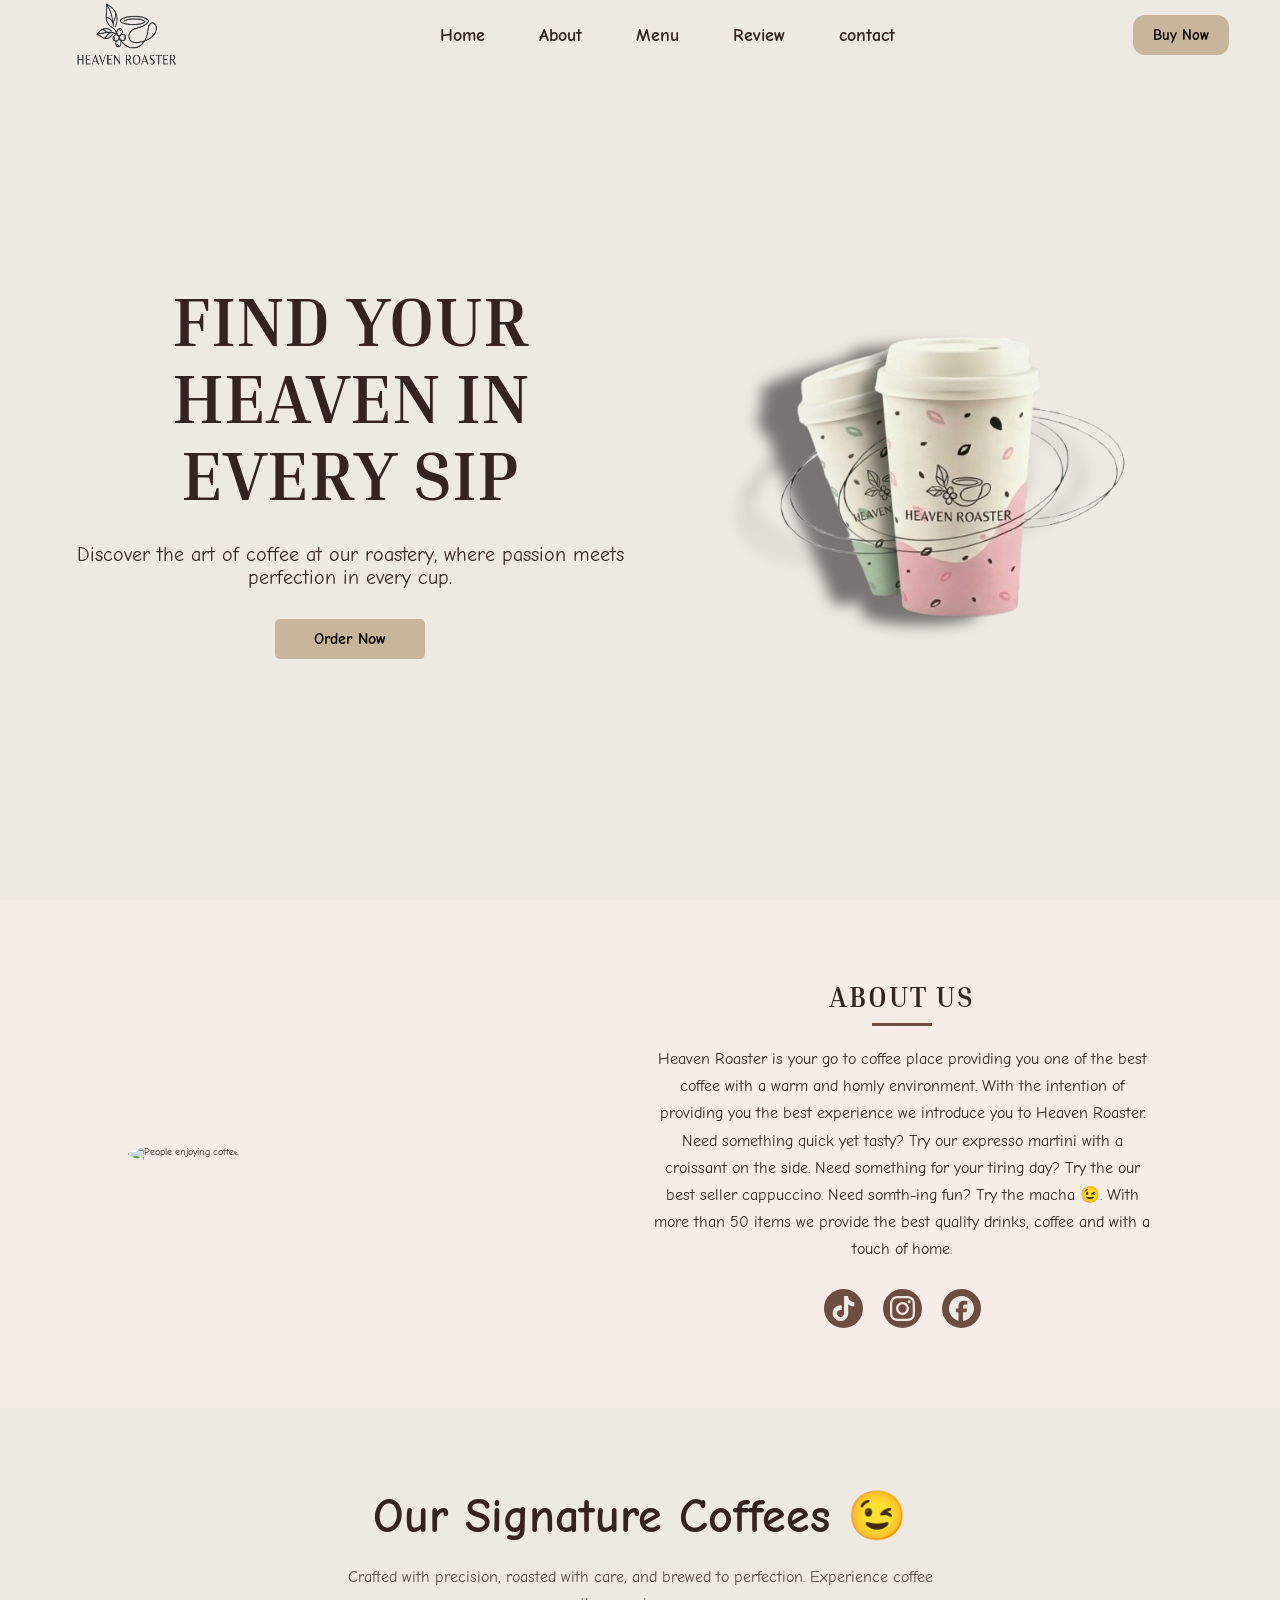
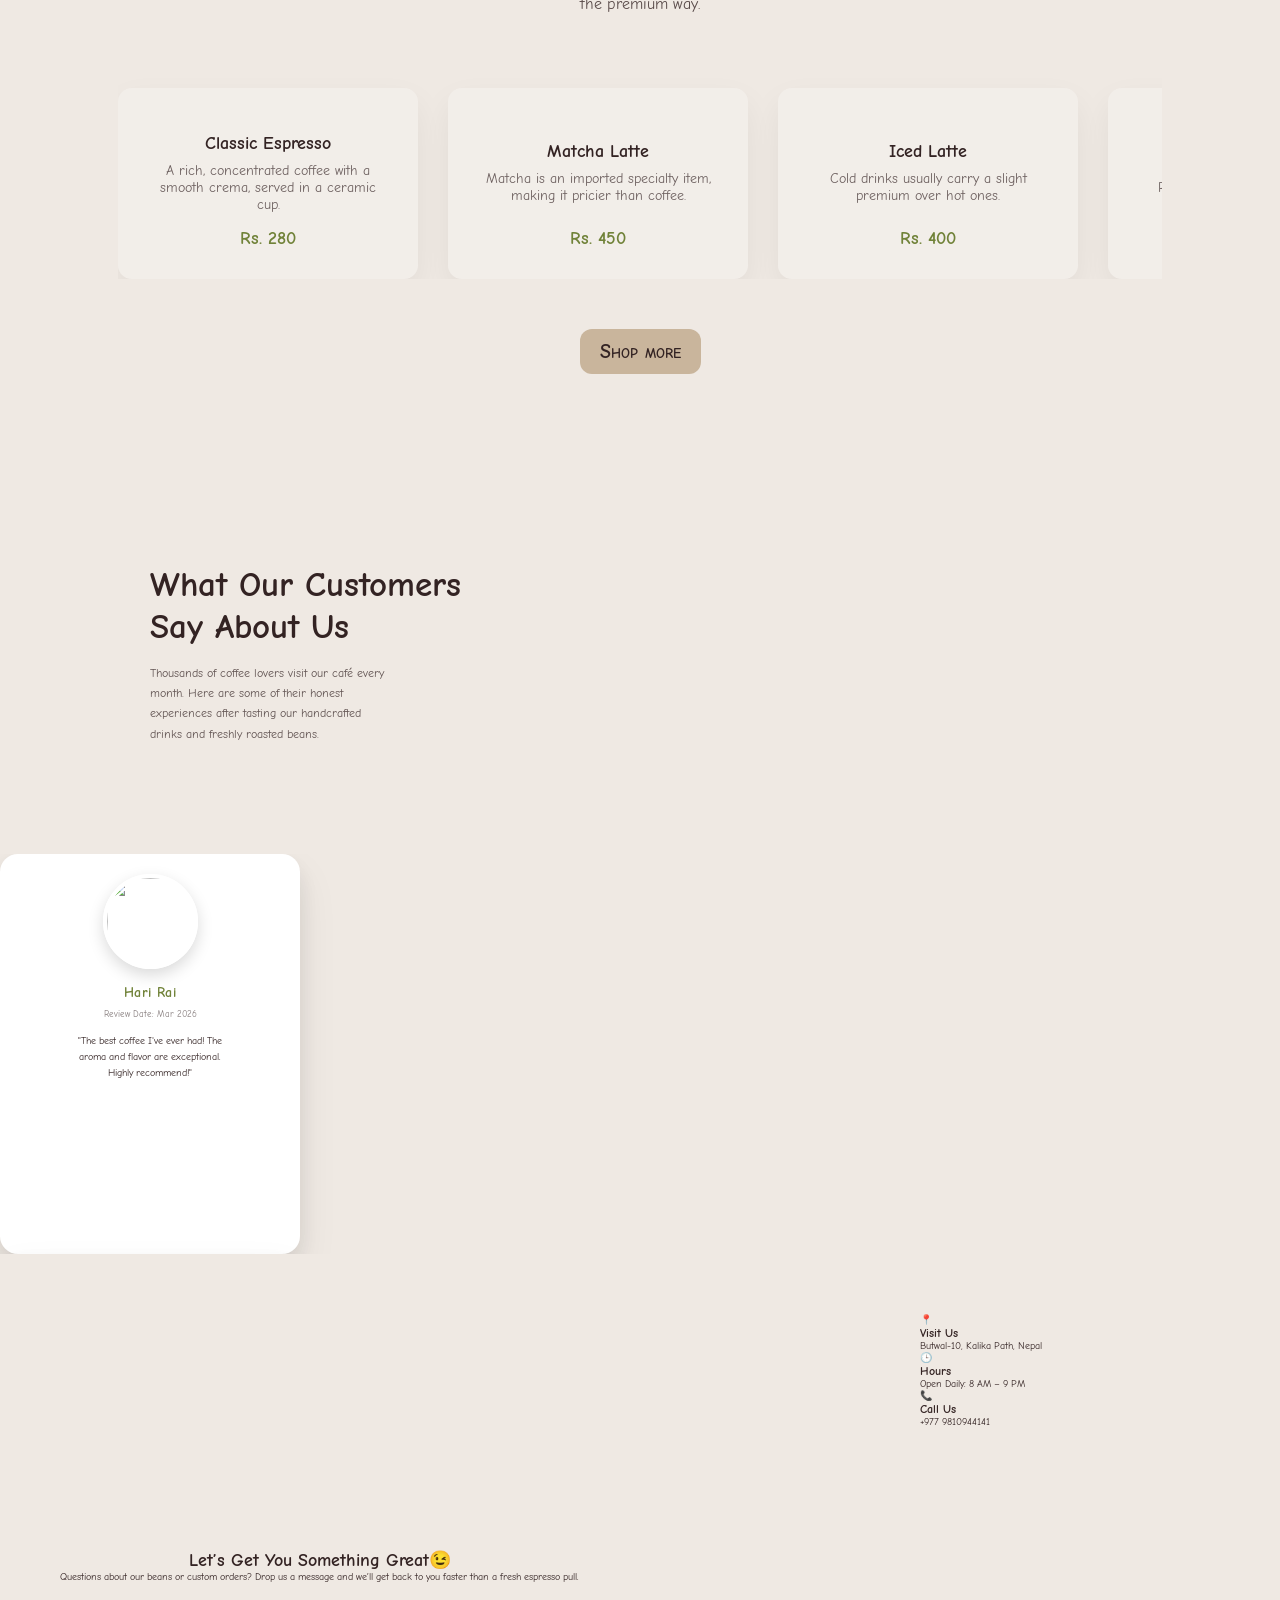
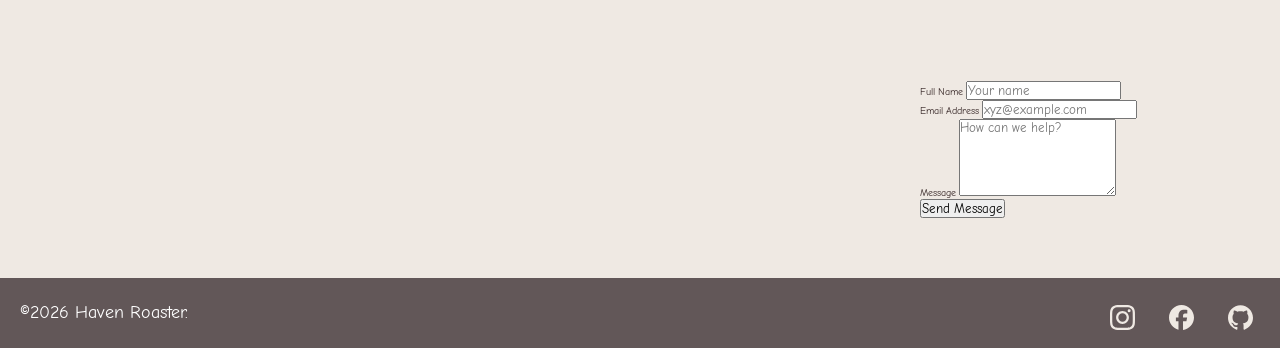
==== commit ac81696d: "tiktok added" ====
--- a/index.html
+++ b/index.html
@@ -3,7 +3,7 @@
   <head>
     <meta charset="UTF-8" />
     <meta name="viewport" content="width=device-width, initial-scale=1.0" />
-    <title>Coffee</title>
+    <title>Heaven Roaster</title>
     <link rel="icon" href="./assects/logo.png" type="image/x-icon" />
     <link rel="stylesheet" href="style.css" />
     <link rel="preconnect" href="https://fonts.googleapis.com" />
@@ -22,21 +22,23 @@
   <body>
     <header>
       <nav class="nav-bar">
-        <img
-          src="./assects/logobackgroundremove.png"
-          alt="coffee"
-          width="160px"
-          height="100px"
-          class="logo"
-        />
+        <a href="#section-1">
+          <img
+            src="./assects/logobackgroundremove.png"
+            alt="coffee"
+            width="150px"
+            height="100px"
+            class="logo"
+          />
+        </a>
         <div class="nav-items">
           <img src="./assects/close.png" width="20px" class="close" />
           <ul class="nav-item">
-            <li><a href="#section-1">Home</a></li>
-            <li><a href="#section-2">About</a></li>
-            <li><a href="#section-3">Menu</a></li>
-            <li><a href="#section-4">Event</a></li>
-            <li><a href="#section-5">Review</a></li>
+            <li><a href="#section-1" class="nav-link">Home</a></li>
+            <li><a href="#section-2" class="nav-link">About</a></li>
+            <li><a href="#section-3" class="nav-link">Menu</a></li>
+            <li><a href="#section-4" class="nav-link">Review</a></li>
+            <li><a href="#section-5" class="nav-link">contact</a></li>
           </ul>
         </div>
 
@@ -84,6 +86,24 @@
             </p>
 
             <div class="social-icons">
+              <a
+                class="social-tag"
+                href="https://www.tiktok.com/@romitpantha"
+                target="_blank"
+                style="--svg-color: black"
+                data-tooltip="TikTok"
+              >
+                <svg
+                  role="img"
+                  viewBox="0 0 24 24"
+                  xmlns="http://www.w3.org/2000/svg"
+                >
+                  <title>TikTok</title>
+                  <path
+                    d="M12.525.02c1.31-.02 2.61-.01 3.91-.02.08 1.53.63 3.09 1.75 4.17 1.12 1.11 2.7 1.62 4.24 1.79v4.03c-1.44-.05-2.89-.35-4.2-.97-.57-.26-1.1-.59-1.62-.93-.01 2.92.01 5.84-.02 8.75-.08 1.4-.54 2.79-1.35 3.94-1.31 1.92-3.58 3.17-5.91 3.21-1.43.08-2.86-.31-4.08-1.03-2.02-1.19-3.44-3.37-3.65-5.71-.02-.5-.03-1-.01-1.49.18-1.9 1.12-3.72 2.58-4.96 1.66-1.44 3.98-2.13 6.15-1.72.02 1.48-.04 2.96-.04 4.44-.99-.32-2.15-.23-3.02.37-.63.41-1.11 1.04-1.36 1.75-.21.51-.15 1.07-.14 1.61.24 1.64 1.82 3.02 3.5 2.87 1.12-.01 2.19-.66 2.77-1.61.19-.33.4-.67.41-1.06.1-1.79.06-3.57.07-5.36.01-4.03-.01-8.05.02-12.07z"
+                  />
+                </svg>
+              </a>
               <a
                 class="social-tag"
                 href="https://www.instagram.com/_http.suni/"
@@ -128,7 +148,7 @@
       </section>
       <section class="menu-section" id="section-3">
         <header class="menu-header">
-          <h2>Our Signature Coffees</h2>
+          <h2>Our Signature Coffees 😉</h2>
           <p>
             Crafted with precision, roasted with care, and brewed to perfection.
             Experience coffee the premium way.
@@ -253,11 +273,11 @@
           </div>
         </div>
         <div class="menu-more-section">
-          <a href="./menu.html" target="_blank">Shop more</a>
+          <a href="./menu.html">Shop more</a>
         </div>
       </section>
-      <section class="Event" id="section-4"></section>
-      <section class="Review" id="section-5">
+
+      <section class="Review" id="section-4">
         <div class="review-left">
           <div class="review-text">
             <p>What Our Customers Say About Us</p>
@@ -359,9 +379,113 @@
           </div>
         </div>
       </section>
+      <section class="contact" id="section-5">
+        <div class="contact-header">
+          <h2>Let’s Get You Something Great😉</h2>
+          <p>
+            Questions about our beans or custom orders? Drop us a message and
+            we’ll get back to you faster than a fresh espresso pull.
+          </p>
+        </div>
+
+        <div class="contact-wrapper">
+          <div class="contact-info-card">
+            <div class="info-item">
+              <span class="icon">📍</span>
+              <div>
+                <h3>Visit Us</h3>
+                <p>Butwal-10, Kalika Path, Nepal</p>
+              </div>
+            </div>
+            <div class="info-item">
+              <span class="icon">🕒</span>
+              <div>
+                <h3>Hours</h3>
+                <p>Open Daily: 8 AM – 9 PM</p>
+              </div>
+            </div>
+            <div class="info-item">
+              <span class="icon">📞</span>
+              <div>
+                <h3>Call Us</h3>
+                <p>+977 9810944141</p>
+              </div>
+            </div>
+
+            <div class="map-container">
+              <iframe
+                src="https://www.google.com/maps/embed?pb=!1m18!1m12!1m3!1d3532.84277413661!2d83.465!3d27.700!2m3!1f0!2f0!3f0!3m2!1i1024!2i768!4f13.1!3m3!1m2!1s0x0%3A0x0!2zMjfCsDQyJzAwLjAiTiA4M8KwMjcnNTQuMCJF!5e0!3m2!1sen!2snp!4v1700000000000"
+                width="100%"
+                height="250"
+                style="border: 0"
+                allowfullscreen=""
+                loading="lazy"
+              ></iframe>
+            </div>
+          </div>
+          <div class="contact-form-container">
+            <form id="contact-form">
+              <input
+                type="hidden"
+                name="access_key"
+                value="9f3f69a7-5bb5-4e6f-a294-eca3a9c56efd"
+              />
+              <input
+                type="hidden"
+                name="subject"
+                value="New message from Heaven Roaster"
+              />
+              <input type="checkbox" name="botcheck" style="display: none" />
+
+              <div class="input-group">
+                <label for="contact-name">Full Name</label>
+                <input
+                  type="text"
+                  id="contact-name"
+                  name="name"
+                  placeholder="Your name"
+                  required
+                />
+              </div>
+
+              <div class="input-group">
+                <label for="contact-email">Email Address</label>
+                <input
+                  type="email"
+                  id="contact-email"
+                  name="email"
+                  placeholder="xyz@example.com"
+                  required
+                />
+              </div>
+
+              <div class="input-group">
+                <label for="contact-message">Message</label>
+                <textarea
+                  id="contact-message"
+                  name="message"
+                  placeholder="How can we help?"
+                  rows="5"
+                  required
+                ></textarea>
+              </div>
+
+              <div id="contact-result" class="form-feedback"></div>
+
+              <button type="submit" class="btn-submit">Send Message</button>
+            </form>
+          </div>
+        </div>
+      </section>
     </main>
-    <div class="scroll-to-top">
-      <img src="./assects/up-arrow.png" alt="Scroll to top" />
+
+    <div
+      class="scroll-to-top"
+      role="button"
+      tabindex="0"
+      aria-label="Scroll to top"
+    >
+      <img src="./assects/up-arrow.png" alt="" />
     </div>
     <footer>
       <p class="upto-date"></p>
@@ -427,34 +551,38 @@
         <div class="card">
           <h2 class="title">Registration</h2>
           <br />
-          <form>
+          <form class="register-form">
             <input
               type="text"
               placeholder="Enter your display name"
               class="input"
               id="user-name"
+              required
             />
             <input
               type="email"
               placeholder="Enter your email"
               class="input"
               id="email"
+              required
             />
             <input
               type="password"
               placeholder="Create password"
               class="input"
               id="password"
+              required
             />
             <input
               type="password"
               placeholder="Confirm password"
               class="input"
               id="confirm-password"
+              required
             />
 
             <label class="checkbox">
-              <input type="checkbox" class="Checking" />
+              <input type="checkbox" class="Checking" required />
               <span>I accept all terms & conditions</span>
             </label>
 
@@ -467,7 +595,7 @@
         <div class="second-card">
           <h2 class="title">Login Form</h2>
           <br />
-          <form>
+          <form class="register-form">
             <input
               type="text"
               placeholder="Enter your email or User name "
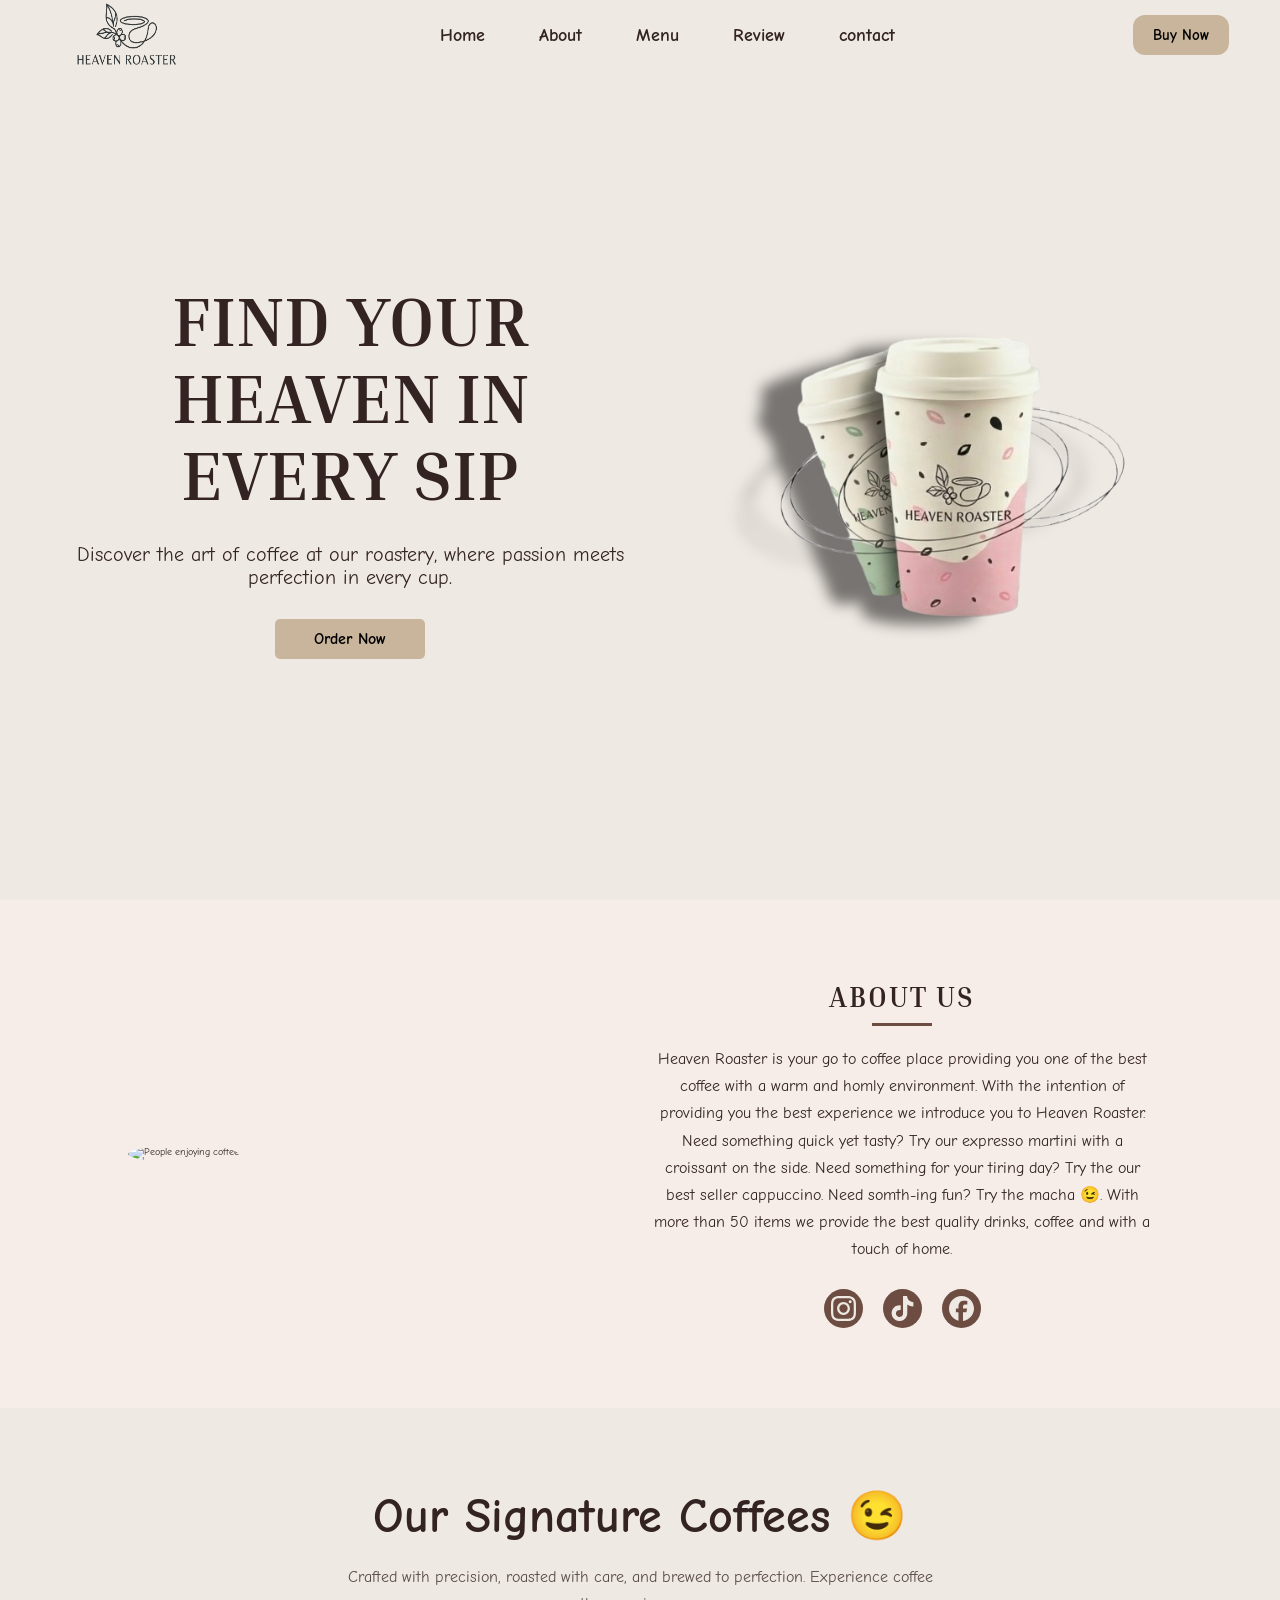
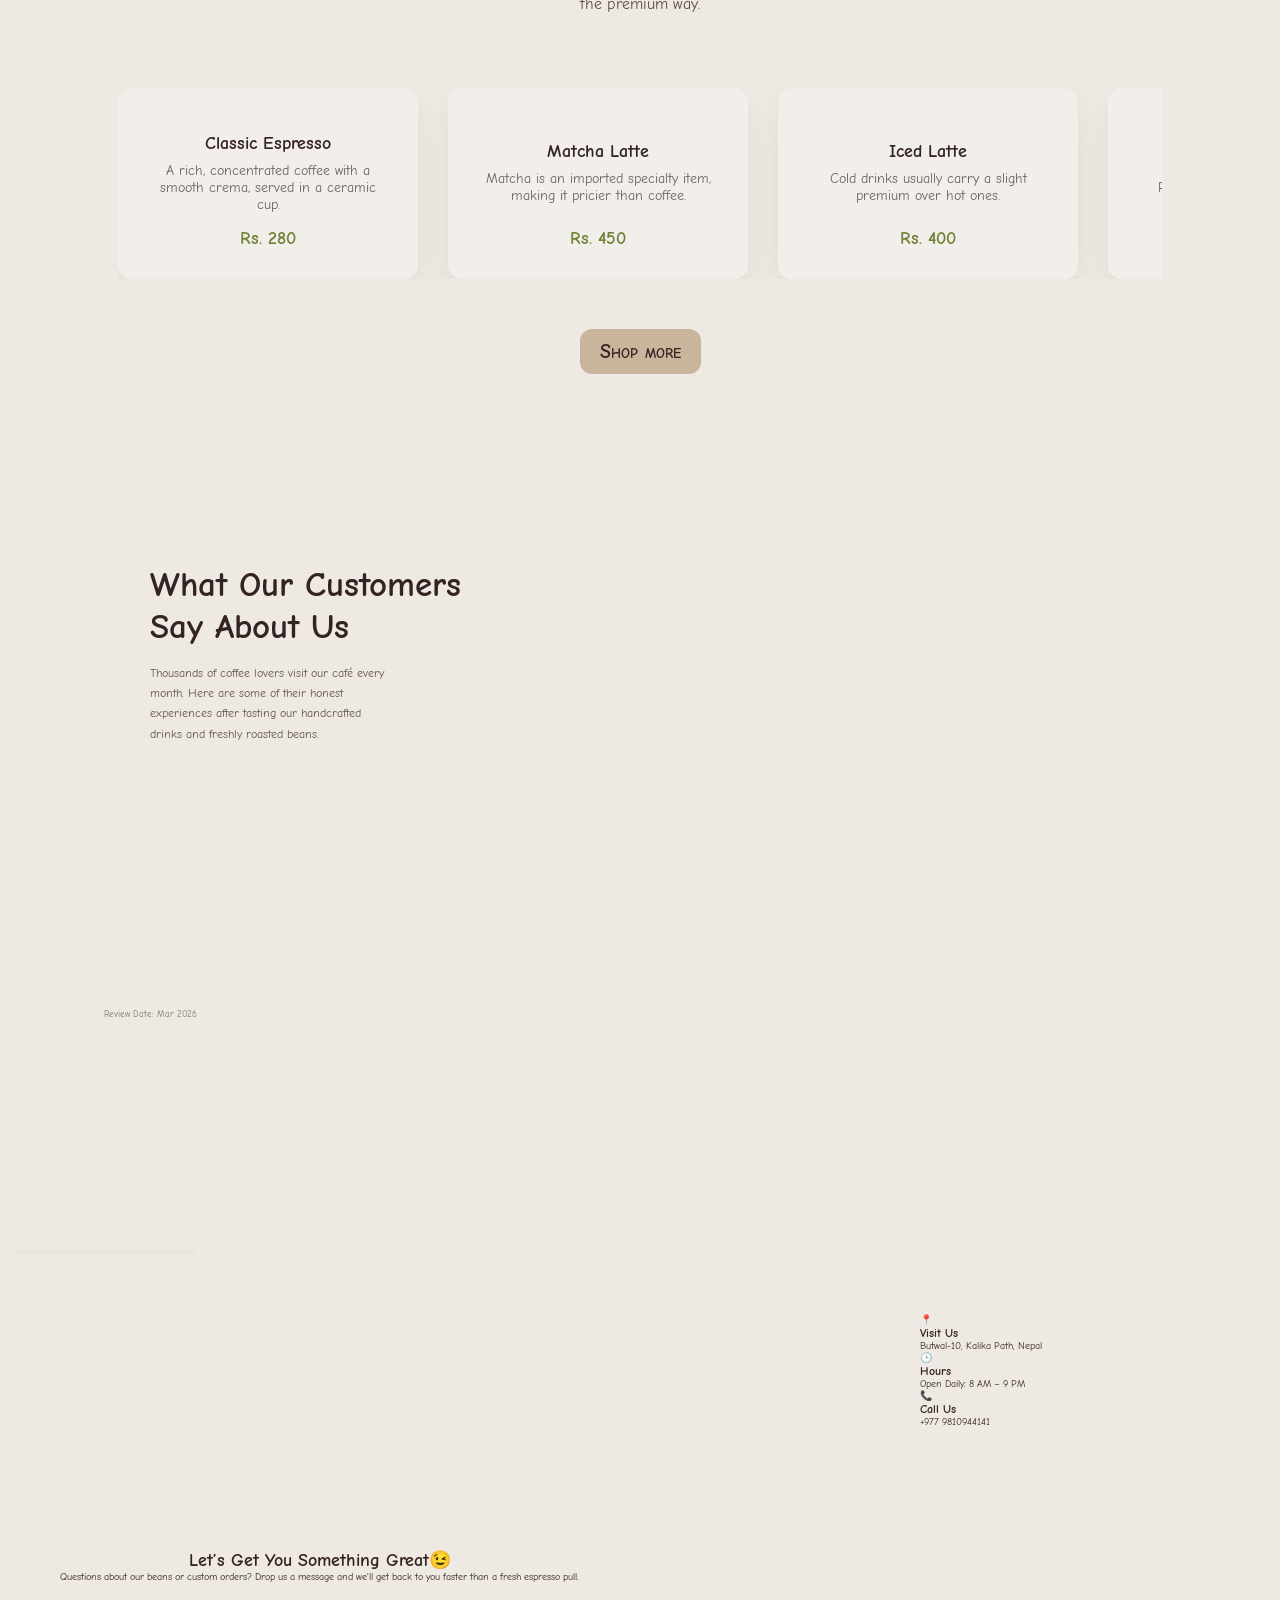
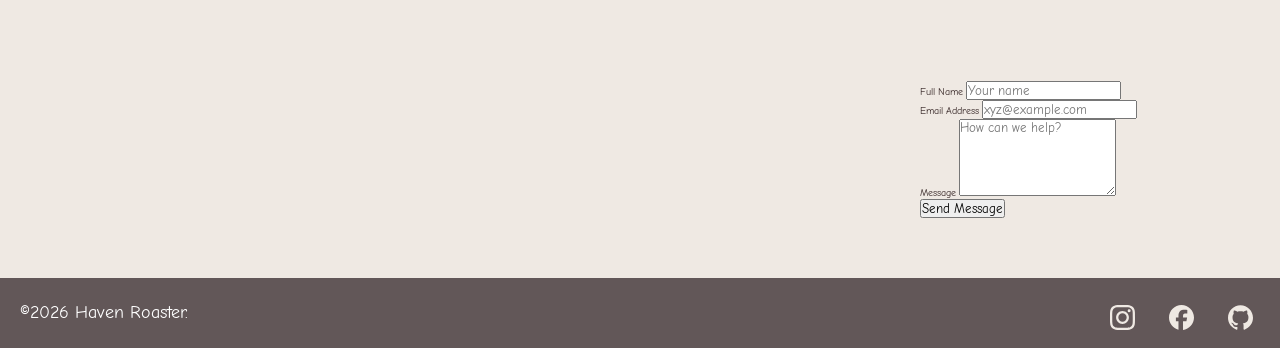
==== commit 4a85ba51: "tiktok update" ====
--- a/index.html
+++ b/index.html
@@ -88,24 +88,6 @@
             <div class="social-icons">
               <a
                 class="social-tag"
-                href="https://www.tiktok.com/@romitpantha"
-                target="_blank"
-                style="--svg-color: black"
-                data-tooltip="TikTok"
-              >
-                <svg
-                  role="img"
-                  viewBox="0 0 24 24"
-                  xmlns="http://www.w3.org/2000/svg"
-                >
-                  <title>TikTok</title>
-                  <path
-                    d="M12.525.02c1.31-.02 2.61-.01 3.91-.02.08 1.53.63 3.09 1.75 4.17 1.12 1.11 2.7 1.62 4.24 1.79v4.03c-1.44-.05-2.89-.35-4.2-.97-.57-.26-1.1-.59-1.62-.93-.01 2.92.01 5.84-.02 8.75-.08 1.4-.54 2.79-1.35 3.94-1.31 1.92-3.58 3.17-5.91 3.21-1.43.08-2.86-.31-4.08-1.03-2.02-1.19-3.44-3.37-3.65-5.71-.02-.5-.03-1-.01-1.49.18-1.9 1.12-3.72 2.58-4.96 1.66-1.44 3.98-2.13 6.15-1.72.02 1.48-.04 2.96-.04 4.44-.99-.32-2.15-.23-3.02.37-.63.41-1.11 1.04-1.36 1.75-.21.51-.15 1.07-.14 1.61.24 1.64 1.82 3.02 3.5 2.87 1.12-.01 2.19-.66 2.77-1.61.19-.33.4-.67.41-1.06.1-1.79.06-3.57.07-5.36.01-4.03-.01-8.05.02-12.07z"
-                  />
-                </svg>
-              </a>
-              <a
-                class="social-tag"
                 href="https://www.instagram.com/_http.suni/"
                 target="_blank"
                 style="--svg-color: #fd1d1d"
@@ -123,6 +105,25 @@
                   />
                 </svg>
               </a>
+              <a
+                class="social-tag"
+                href="https://www.tiktok.com/@romitpantha"
+                target="_blank"
+                style="--svg-color: black"
+                data-tooltip="TikTok"
+              >
+                <svg
+                  role="img"
+                  viewBox="0 0 24 24"
+                  xmlns="http://www.w3.org/2000/svg"
+                >
+                  <title>TikTok</title>
+                  <path
+                    d="M12.525.02c1.31-.02 2.61-.01 3.91-.02.08 1.53.63 3.09 1.75 4.17 1.12 1.11 2.7 1.62 4.24 1.79v4.03c-1.44-.05-2.89-.35-4.2-.97-.57-.26-1.1-.59-1.62-.93-.01 2.92.01 5.84-.02 8.75-.08 1.4-.54 2.79-1.35 3.94-1.31 1.92-3.58 3.17-5.91 3.21-1.43.08-2.86-.31-4.08-1.03-2.02-1.19-3.44-3.37-3.65-5.71-.02-.5-.03-1-.01-1.49.18-1.9 1.12-3.72 2.58-4.96 1.66-1.44 3.98-2.13 6.15-1.72.02 1.48-.04 2.96-.04 4.44-.99-.32-2.15-.23-3.02.37-.63.41-1.11 1.04-1.36 1.75-.21.51-.15 1.07-.14 1.61.24 1.64 1.82 3.02 3.5 2.87 1.12-.01 2.19-.66 2.77-1.61.19-.33.4-.67.41-1.06.1-1.79.06-3.57.07-5.36.01-4.03-.01-8.05.02-12.07z"
+                  />
+                </svg>
+              </a>
+              
               <a
                 class="social-tag"
                 href="https://www.facebook.com/romit.pantha/"
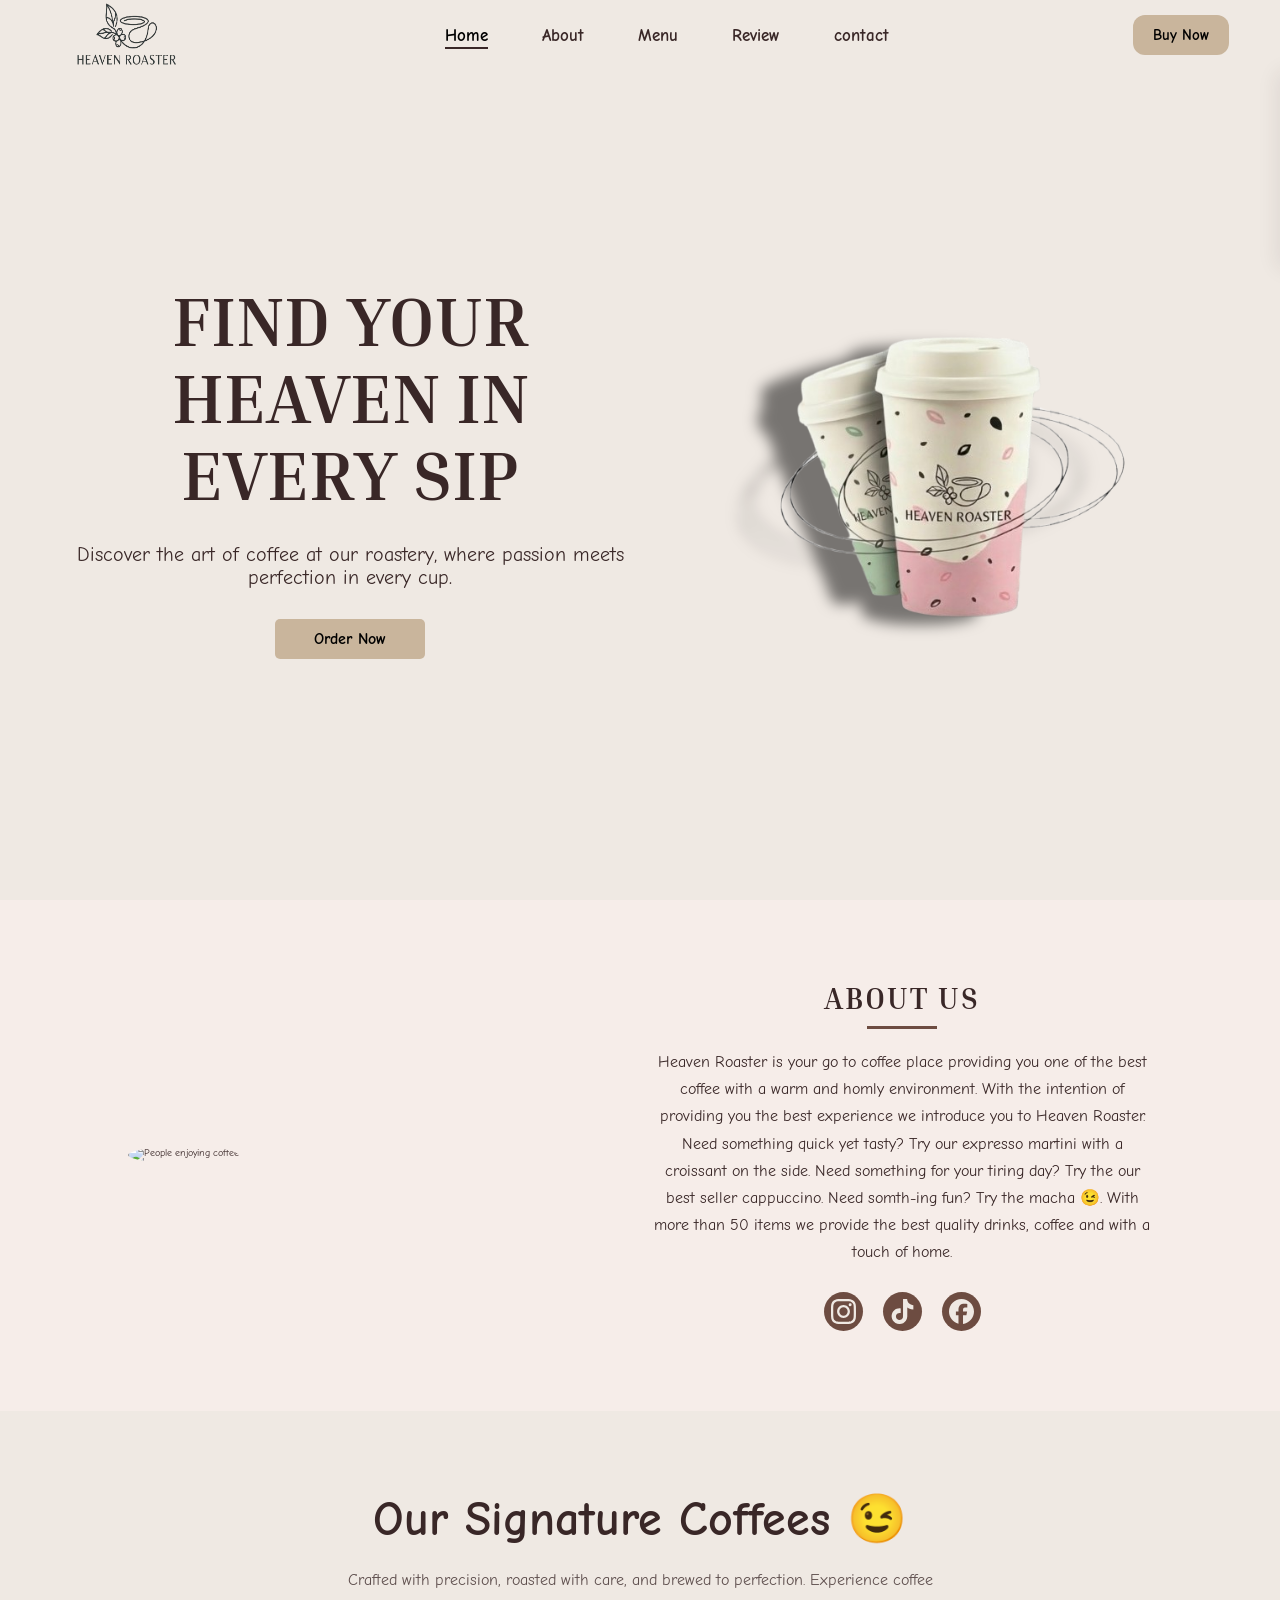
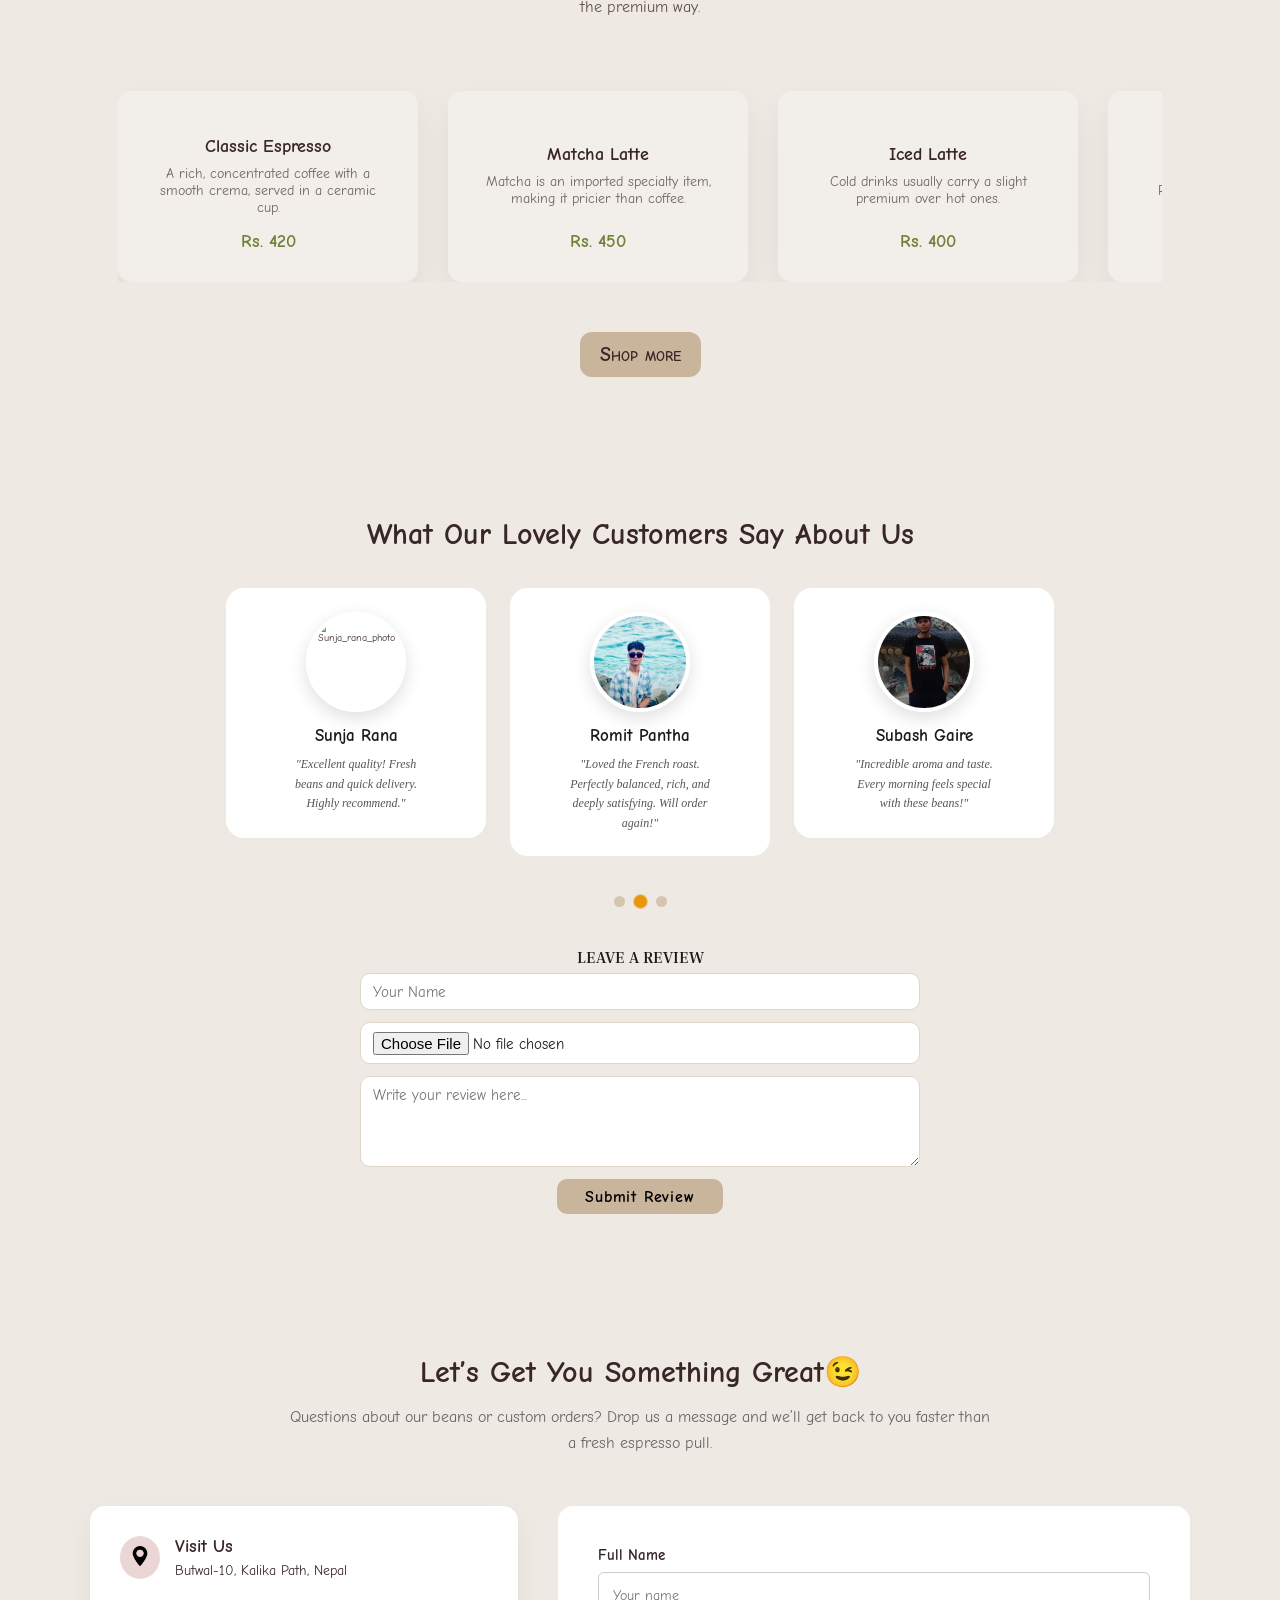
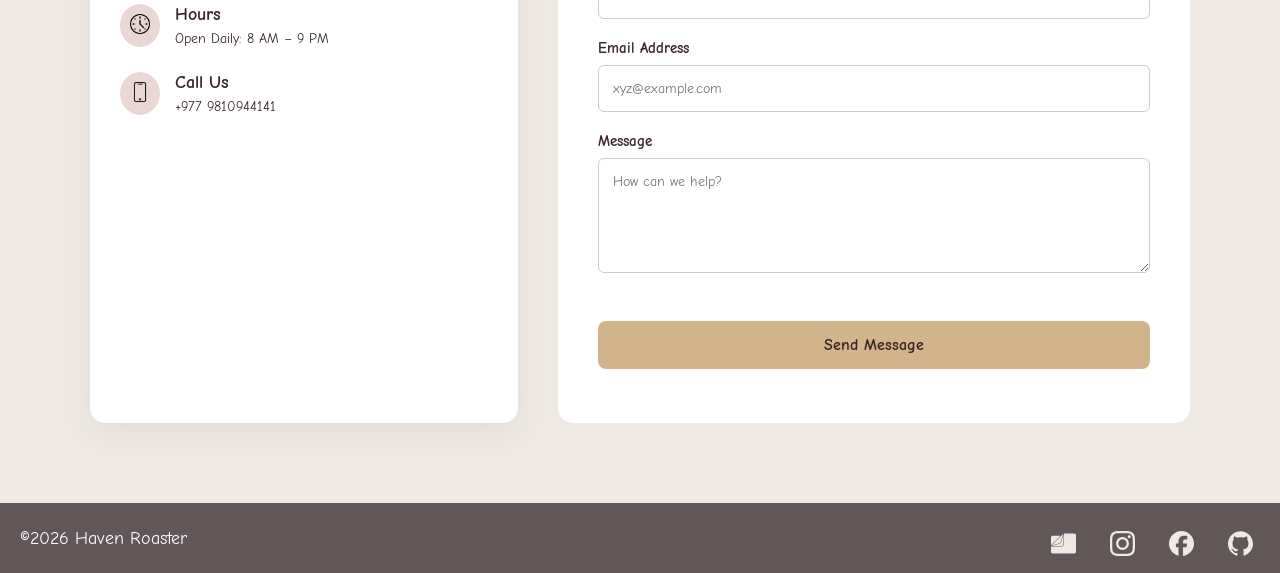
==== commit dff34a79: "add review" ====
--- a/index.html
+++ b/index.html
@@ -16,6 +16,10 @@
     <link rel="preconnect" href="https://fonts.gstatic.com" crossorigin />
     <link
       href="https://fonts.googleapis.com/css2?family=Inria+Serif:ital,wght@0,300;0,400;0,700;1,300;1,400;1,700&display=swap"
+      rel="stylesheet"
+    />
+    <link
+      href="https://cdn.jsdelivr.net/npm/remixicon@4.9.0/fonts/remixicon.css"
       rel="stylesheet"
     />
   </head>
@@ -43,6 +47,12 @@
         </div>
 
         <img src="./assects/more.png" width="20px" class="ham" />
+        <img
+          src="assects/profile_picture.jpg"
+          width="50px"
+          height="50px"
+          class="nav-userprofile"
+        />
         <button class="book-now">Buy Now</button>
       </nav>
     </header>
@@ -123,7 +133,7 @@
                   />
                 </svg>
               </a>
-              
+
               <a
                 class="social-tag"
                 href="https://www.facebook.com/romit.pantha/"
@@ -170,7 +180,7 @@
                   ceramic cup.
                 </p>
               </div>
-              <span class="price">Rs. 280</span>
+              <span class="price">Rs. 420</span>
             </article>
             <article class="menu-card">
               <img src="./assects/match_lattte.jpg" alt="" class="Menu-photo" />
@@ -211,7 +221,7 @@
                   A creamy and indulgent coffee drink with a hint of hazelnut.
                 </p>
               </div>
-              <span class="price">Rs. 320</span>
+              <span class="price">Rs. 520</span>
             </article>
           </div>
           <div aria-hidden="true" class="menu-flex">
@@ -228,7 +238,7 @@
                   ceramic cup.
                 </p>
               </div>
-              <span class="price">Rs. 280</span>
+              <span class="price">Rs. 420</span>
             </article>
             <article class="menu-card">
               <img src="./assects/match_lattte.jpg" alt="" class="Menu-photo" />
@@ -277,109 +287,75 @@
           <a href="./menu.html">Shop more</a>
         </div>
       </section>
-
-      <section class="Review" id="section-4">
-        <div class="review-left">
-          <div class="review-text">
-            <p>What Our Customers Say About Us</p>
-
-            <p class="review-subtext">
-              Thousands of coffee lovers visit our café every month. Here are
-              some of their honest experiences after tasting our handcrafted
-              drinks and freshly roasted beans.
-            </p>
+      <section class="review-section" id="section-4">
+        <h2>What Our Lovely Customers Say About Us</h2>
+        <div class="carousel-wrapper">
+          <div class="carousel-track">
+            <article class="review-card">
+              <img
+                src="./assects/ceo.jpg"
+                alt="Sunja_rana_photo"
+                class="review-photo"
+              />
+              <p class="review-name">Sunja Rana</p>
+              <p class="review-comment">
+                "Excellent quality! Fresh beans and quick delivery. Highly
+                recommend."
+              </p>
+            </article>
+            <article class="review-card">
+              <img src="./assects/romit.png" alt="romit" class="review-photo" />
+              <p class="review-name">Romit Pantha</p>
+              <p class="review-comment">
+                "Loved the French roast. Perfectly balanced, rich, and deeply
+                satisfying. Will order again!"
+              </p>
+            </article>
+            <article class="review-card">
+              <img
+                src="./assects/subash.png"
+                alt="subash"
+                class="review-photo"
+              />
+              <p class="review-name">Subash Gaire</p>
+              <p class="review-comment">
+                "Incredible aroma and taste. Every morning feels special with
+                these beans!"
+              </p>
+            </article>
           </div>
         </div>
-        <div class="container-list">
-          <div class="review-right">
-            <article class="review-card review-card1">
-              <img
-                src="./assects/cappucchino.jpg"
-                alt=""
-                class="review-photo"
-              />
-              <div class="review-info">
-                <p class="review-name" style="grid-area: name">Hari Rai</p>
-                <p class="review-date" style="grid-area: date">
-                  Review Date: Mar 2026
-                </p>
-                <p class="review-comment" style="grid-area: comment">
-                  "The best coffee I've ever had! The aroma and flavor are
-                  exceptional. Highly recommend!"
-                </p>
-              </div>
-            </article>
-            <article class="review-card review-card2">
-              <img
-                src="./assects/cappucchino.jpg"
-                alt=""
-                class="review-photo"
-              />
-              <div class="review-info">
-                <p class="review-name" style="grid-area: name">Hari Rai</p>
-                <p class="review-date" style="grid-area: date">
-                  Review Date: Mar 2026
-                </p>
-                <p class="review-comment" style="grid-area: comment">
-                  "The best coffee I've ever had! The aroma and flavor are
-                  exceptional. Highly recommend!"
-                </p>
-              </div>
-            </article>
-            <article class="review-card review-card3">
-              <img
-                src="./assects/cappucchino.jpg"
-                alt=""
-                class="review-photo"
-              />
-              <div class="review-info">
-                <p class="review-name" style="grid-area: name">Hari Rai</p>
-                <p class="review-date" style="grid-area: date">
-                  Review Date: Mar 2026
-                </p>
-                <p class="review-comment" style="grid-area: comment">
-                  "The best coffee I've ever had! The aroma and flavor are
-                  exceptional. Highly recommend!"
-                </p>
-              </div>
-            </article>
-            <article class="review-card review-card4">
-              <img
-                src="./assects/cappucchino.jpg"
-                alt=""
-                class="review-photo"
-              />
-              <div class="review-info">
-                <p class="review-name" style="grid-area: name">Hari Rai</p>
-                <p class="review-date" style="grid-area: date">
-                  Review Date: Mar 2026
-                </p>
-                <p class="review-comment" style="grid-area: comment">
-                  "The best coffee I've ever had! The aroma and flavor are
-                  exceptional. Highly recommend!"
-                </p>
-              </div>
-            </article>
-            <article class="review-card review-card5">
-              <img
-                src="./assects/cappucchino.jpg"
-                alt=""
-                class="review-photo"
-              />
-              <div class="review-info">
-                <p class="review-name" style="grid-area: name">Hari Rai</p>
-                <p class="review-date" style="grid-area: date">
-                  Review Date: Mar 2026
-                </p>
-                <p class="review-comment" style="grid-area: comment">
-                  "The best coffee I've ever had! The aroma and flavor are
-                  exceptional. Highly recommend!"
-                </p>
-              </div>
-            </article>
-          </div>
+
+        <div class="carousel-dots">
+          <span class="dot"></span>
+          <span class="dot active"></span>
+          <span class="dot"></span>
+        </div>
+
+        <div class="review-form-wrapper">
+          <h3 class="review-form-title">Leave a Review</h3>
+          <form class="review-form">
+            <input
+              type="text"
+              class="form-input"
+              name="name"
+              placeholder="Your Name"
+              required
+            />
+            <input type="file" name="img"  class="form-input1"  required>
+            <textarea
+              class="form-textarea"
+              placeholder="Write your review here..."
+              rows="4"
+              name="review"
+              required
+            ></textarea>
+
+            <button type="submit" class="form-submit">Submit Review</button>
+          </form>
         </div>
       </section>
+
       <section class="contact" id="section-5">
         <div class="contact-header">
           <h2>Let’s Get You Something Great😉</h2>
@@ -392,21 +368,27 @@
         <div class="contact-wrapper">
           <div class="contact-info-card">
             <div class="info-item">
-              <span class="icon">📍</span>
+              <span class="icon"
+                ><img src="assects/maps-and-flags.png" class="info-icon"
+              /></span>
               <div>
                 <h3>Visit Us</h3>
                 <p>Butwal-10, Kalika Path, Nepal</p>
               </div>
             </div>
             <div class="info-item">
-              <span class="icon">🕒</span>
+              <span class="icon"
+                ><img src="assects/clock.png" class="info-icon"
+              /></span>
               <div>
                 <h3>Hours</h3>
                 <p>Open Daily: 8 AM – 9 PM</p>
               </div>
             </div>
             <div class="info-item">
-              <span class="icon">📞</span>
+              <span class="icon"
+                ><img src="assects/smartphone.png" class="info-icon"
+              /></span>
               <div>
                 <h3>Call Us</h3>
                 <p>+977 9810944141</p>
@@ -492,6 +474,27 @@
       <p class="upto-date"></p>
       <div class="social-media">
         <a
+          href="assects/Xitiz_Cv.pdf"
+          target="_blank"
+          aria-label="View CV"
+          class="social-tag"
+          style="--svg-color: black"
+          data-tooltip="Download CV"
+          download="Xitiz_CV.pdf"
+        >
+          <svg
+            role="img"
+            viewBox="0 0 24 24"
+            xmlns="http://www.w3.org/2000/svg"
+          >
+            <title>Files</title>
+            <path
+              d="M12.367 2.453a.822.822 0 0 0-.576.238L.241 14.213a.822.822 0 0 0-.241.584v.066c0-.323.209-.608.516-.709l7.275-2.318a2.437 2.437 0 0 0 1.584-1.592l2.318-7.267a.757.757 0 0 1 .719-.524zM0 14.863v5.047c0 .904.733 1.637 1.637 1.637h20.726c.904 0 1.637-.733 1.637-1.637V4.09c0-.904-.733-1.637-1.637-1.637h-9.951v.5l.088 9.861c.01 1.175-.962 2.14-2.137 2.14L0 14.862zM12 3.66l-2.148 6.735v.001a2.94 2.94 0 0 1-1.909 1.916l-6.716 2.141h9.136c.905 0 1.638-.734 1.637-1.639zm-10.363.975c-.905 0-1.638.734-1.637 1.638v7.473l9.135-9.111Z"
+            />
+          </svg>
+        </a>
+
+        <a
           class="social-tag"
           href="https://www.instagram.com/kshitizbudhamagar/"
           target="_blank"
@@ -548,6 +551,18 @@
       </div>
     </footer>
     <div class="overlay">
+      <div class="user-profile">
+        <div id="profile_picture">
+          <label for="pic_change">
+            <canvas id="profileCanvas"></canvas>
+          </label>
+          <input type="file" id="pic_change" accept="image/*" hidden />
+        </div>
+
+        <div id="user_profile_name"></div>
+
+        <button type="submit">Log Out</button>
+      </div>
       <div class="container">
         <div class="card">
           <h2 class="title">Registration</h2>
@@ -607,7 +622,8 @@
           </form>
         </div>
       </div>
+      <div id="alert-container"></div>
     </div>
-    <script src="script.js"></script>
+    <script type="module" src="script.js"></script>
   </body>
 </html>
--- a/style.css
+++ b/style.css
@@ -2,9 +2,11 @@
   --primarybackground: #efe9e3;
   --secondaryElement: rgb(210, 180, 140);
   --natural: #708238;
-  --typography: #332323;
+  --typography: #392727;
   --button-background: #c9b59c;
   --button-color: black;
+  --coffee-accent: #d2b48c;
+  --bg-cream: #faf7f2;
 }
 
 *,
@@ -39,12 +41,6 @@
   background-color: var(--primarybackground);
   z-index: 1000;
 }
-
-.nav-items {
-  margin-right: 0;
-  margin-left: 0;
-}
-
 .nav-item {
   display: flex;
   list-style: none;
@@ -55,10 +51,13 @@
 .nav-item a {
   color: var(--typography);
   position: relative;
-  font-size: large;
+  font-size: 1.7rem;
   font-weight: 600;
   transition: 0.3s ease;
   text-decoration: none;
+}
+.nav-link.nav-active {
+  color: rgb(0, 0, 0);
 }
 .nav-item a::after {
   content: "";
@@ -73,6 +72,9 @@
   transition: transform 0.3s ease;
 }
 .nav-item a:hover::after {
+  transform: scaleX(1);
+}
+.nav-link.nav-active::after {
   transform: scaleX(1);
 }
 
@@ -242,15 +244,15 @@
 }
 
 .about-content h2 {
-  font-size: 28px;
+  font-size: 3rem;
   letter-spacing: 2px;
   margin-bottom: 10px;
   font-family: "Inria Serif", serif;
-  font-weight: bold;
+  font-weight: 700;
 }
 .underline {
   display: block;
-  width: 60px;
+  width: 70px;
   height: 3px;
   background: #6d4c41;
   margin: 10px auto 20px;
@@ -258,7 +260,7 @@
 .about-content p {
   color: var(--typography);
   line-height: 1.7;
-  font-size: 16px;
+  font-size: 1.6rem;
   margin-bottom: 25px;
 }
 .social-icons {
@@ -350,7 +352,8 @@
   flex-direction: column;
 }
 
-form .input {
+form .input,
+.login-input {
   width: 100%;
   padding: 1.4rem;
   margin-bottom: 1.5rem;
@@ -398,7 +401,7 @@
   margin: auto;
 }
 
-h2 {
+.title {
   text-align: center;
   font-size: large;
 }
@@ -648,7 +651,7 @@
 
 .scroll-to-top {
   position: fixed;
-  bottom: 6rem;
+  bottom: 7.2rem;
   right: 2rem;
   color: var(--typography);
   border: none;
@@ -657,16 +660,25 @@
   font-size: 1.5rem;
   cursor: pointer;
   display: none;
+  background-color: var(--button-background);
+  text-align: center;
+  transition: 0.5s ease;
 }
 
 .scroll-to-top img {
   width: 20px;
-  height: 20px;
+  height: 17px;
+}
+.scroll-to-top:hover {
+  background-color: #b69f83;
+  transform: scale(1.1);
 }
 
 footer .social-media {
   display: flex;
   justify-content: center;
+  align-items: center;
+  text-align: center;
   gap: 2rem;
   margin-top: 1rem;
 }
@@ -713,112 +725,483 @@
   visibility: visible;
 }
 
-#section-5 {
-  display: flex;
-  padding: clamp(2rem, 6vw, 6rem);
-  justify-content: space-between;
-  align-items: center;
-  gap: 4rem;
-}
-.review-left {
-  width: 50%;
-  height: 40rem;
-
+#section-4 {
+  padding: clamp(3rem, 6vw, 6rem) clamp(1.5rem, 5vw, 4rem);
+  text-align: center;
+}
+
+#section-4 h2 {
+  font-size: clamp(1.8rem, 4vw, 2.6rem);
+  font-weight: 700;
+  color: #1a1a1a;
+  font-size: 3rem;
+  color: var(--typography);
+  margin-bottom: 2rem;
+}
+
+.carousel-wrapper {
   display: flex;
   align-items: center;
   justify-content: center;
-}
-
-.review-text {
-  max-width: 38rem;
-  display: flex;
-  flex-direction: column;
-  gap: 1.5rem;
-  padding: 2rem;
-}
-.review-text p:first-child {
-  font-size: 3.5rem;
-  font-weight: 700;
-  line-height: 1.2;
-  color: var(--typography);
-}
-.review-subtext {
-  font-size: 1.2rem;
-  line-height: 1.7;
-  color: var(--typography);
-  opacity: 0.75;
-  max-width: 34ch;
-}
-
-.container-list {
-  width: 100%;
-  height: 40rem;
-  text-align: center;
-  overflow: hidden;
-  position: relative;
-  perspective: 1000px;
-}
-.review-right {
-  width: 50%;
-  transform-style: preserve-3d;
-  position: absolute;
-  top: 0;
-}
+  gap: 1.6rem;
+}
+.carousel-track {
+  display: flex;
+  gap: 2.4rem;
+  justify-content: center;
+  align-items: flex-start;
+  padding: 1.6rem 0 3rem;
+  max-width: 900px;
+  /* overflow: hidden; */
+  width: 830px;
+  flex-wrap: wrap;
+}
+
 .review-card {
-  width: 300px;
-  height: 40rem;
-  background: white;
+  flex-shrink: 0; 
+  background: #ffffff;
   border-radius: 18px;
+  padding: 2.4rem 2rem 2.2rem;
+  width: 260px;
+  min-height: 250px;
   display: flex;
   flex-direction: column;
   align-items: center;
-  justify-content: flex-start;
-  padding: 2rem 1.8rem;
-  box-shadow:
-    0 10px 25px rgba(0, 0, 0, 0.08),
-    0 20px 40px rgba(0, 0, 0, 0.08);
+  /* box-shadow: 0 10px 40px rgba(0, 0, 0, 0.1); */
   transition:
     transform 0.35s ease,
     box-shadow 0.35s ease;
 }
+
 .review-card:hover {
   transform: translateY(-6px);
-  box-shadow:
-    0 18px 35px rgba(0, 0, 0, 0.12),
-    0 30px 60px rgba(0, 0, 0, 0.1);
-}
+  box-shadow: 0 0px 20px rgba(0, 0, 0, 0.13);
+}
+
 .review-photo {
-  width: 95px;
-  height: 95px;
+  width: 100px;
+  height: 100px;
   border-radius: 50%;
   object-fit: cover;
+  border: 4px solid #fff;
+  box-shadow: 0 6px 18px rgba(0, 0, 0, 0.13);
+  margin-bottom: 1.4rem;
+}
+
+.review-name {
+  font-size: 1.7rem;
+  font-weight: 700;
+  color: #1a1a1a;
+  margin-bottom: 1rem;
+}
+
+.review-comment {
+  font-size: 1.2rem;
+  line-height: 1.65;
+  color: #555;
+  font-style: italic;
+  text-align: center;
+  max-width: 24ch;
+}
+
+.carousel-dots {
+  display: flex;
+  justify-content: center;
+  gap: 10px;
+  margin-top: 1rem;
+}
+
+.dot {
+  width: 11px;
+  height: 11px;
+  border-radius: 50%;
+  background: #d4c5b0;
+  display: inline-block;
+  cursor: pointer;
+  transition:
+    background 0.25s ease,
+    transform 0.25s ease;
+}
+
+.dot.active {
+  background: #e8960a;
+  transform: scale(1.25);
+}
+.review-form-wrapper {
+  margin-top: 4rem;
+  text-align: center;
+}
+
+.review-form-title {
+  font-size: 1.6rem;
+  font-weight: 700;
+  color: #1a1a1a;
+  text-transform: uppercase;
+  margin-bottom: 0.6rem;
+  font-family: "Inria Serif", serif;
+}
+
+.review-form {
+  max-width: 560px;
+  margin: 0 auto;
+  display: flex;
+  flex-direction: column;
+  gap: 1.2rem;
+}
+.form-input {
+  flex: 1;
+  padding: 0.85rem 1.2rem;
+  border: 1.5px solid #e0d6c8;
+  border-radius: 10px;
+  font-size: 1.5rem;
+  font-family: inherit;
+  background: #fff;
+  color: #1a1a1a;
+  outline: none;
+  transition:
+    border-color 0.25s ease,
+    box-shadow 0.25s ease;
+}
+.form-input1 {
+  flex: 1;
+  padding: 0.85rem 1.2rem;
+  border: 1.5px solid #e0d6c8;
+  border-radius: 10px;
+  font-size: 1.5rem;
+  display: flex;
+  font-family: inherit;
+  background: #fff;
+  color: #1a1a1a;
+  outline: none;
+  transition:
+    border-color 0.25s ease,
+    box-shadow 0.25s ease;
+}
+
+.form-input:focus {
+  border-color: black;
+}
+.form-textarea {
+  padding: 0.85rem 1.2rem;
+  border: 1.5px solid #e0d6c8;
+  border-radius: 10px;
+  font-size: 1.5rem;
+  font-family: inherit;
+  background: #fff;
+  color: #1a1a1a;
+  resize: vertical;
+  outline: none;
+  transition:
+    border-color 0.25s ease,
+    box-shadow 0.25s ease;
+}
+
+.form-textarea:focus {
+  border-color: black;
+}
+
+.form-submit {
+  align-self: center;
+  background: var(--button-background);
+  color: black;
+  border: none;
+  padding: 0.85rem 2.8rem;
+  border-radius: 10px;
+  font-size: 1.6rem;
+  font-weight: 700;
+  font-family: inherit;
+  cursor: pointer;
+  letter-spacing: 0.05em;
+  transition:
+    background 0.25s ease,
+    transform 0.2s ease,
+    box-shadow 0.25s ease;
+}
+
+.form-submit:hover {
+  background: #c4a47d;
+  transform: translateY(-2px);
+  box-shadow: 0 8px 20px rgba(225, 225, 225, 0.3);
+}
+@media (max-width: 520px) {
+  .form-row {
+    flex-direction: column;
+  }
+}
+.contact {
+  display: flex;
+  flex-direction: column;
+  padding: 8rem 2rem;
+  background-color: var(--primarybackground);
+}
+
+.contact-header {
+  text-align: center;
+  max-width: 70rem;
+  margin: 0 auto 5rem;
+  font-family: "Inria Serif", serif;
+}
+
+.contact-header h2 {
+  font-size: 3rem;
+  color: var(--typography);
   margin-bottom: 1.5rem;
-  border: 4px solid white;
-  box-shadow: 0 6px 16px rgba(0, 0, 0, 0.15);
-}
-
-.review-info {
+}
+
+.contact-header p {
+  color: #666;
+  line-height: 1.6;
+  font-size: 1.6rem;
+}
+
+.contact-wrapper {
+  width: 100%;
+  max-width: 120rem;
+  align-self: center;
+  display: flex;
+  gap: 4rem;
+  padding: 0 5rem;
+}
+.contact-info-card {
+  flex: 1;
+  background: #ffffff;
+  padding: 3rem;
+  border-radius: 15px;
+  box-shadow: 0 10px 30px rgba(0, 0, 0, 0.05);
+}
+.contact-form-container {
+  flex: 1.5;
+  background: #ffffff;
+  padding: 4rem;
+  border-radius: 15px;
+  color: #000;
+}
+.info-item {
+  display: flex;
+  align-items: flex-start;
+  margin-bottom: 2.5rem;
+  font-family: "Inria Serif", serif;
+}
+.info-item .icon {
+  margin-right: 1.5rem;
+  background: rgb(235, 214, 214);
+  padding: 1rem;
+  border-radius: 50%;
+  text-align: center;
+}
+.info-item h3 {
+  font-size: 1.8rem;
+  margin: 0 0 0.5rem 0;
+  color: var(--typography);
+}
+.info-item p {
+  font-size: 1.4rem;
+}
+.map-container {
+  margin-top: 2rem;
+  border-radius: 10px;
+  overflow: hidden;
+}
+.input-group {
+  margin-bottom: 2rem;
+}
+.input-group label {
+  display: block;
+  margin-bottom: 0.8rem;
+  font-weight: 600;
+  color: var(--typography);
+  font-size: 1.5rem;
+}
+.input-group input,
+.input-group textarea {
+  width: 100%;
+  padding: 1.4rem;
+  border-radius: 6px;
+  border: 1px solid #ccc;
+  font-size: 1.4rem;
+}
+
+.btn-submit {
+  width: 100%;
+  padding: 1.5rem;
+  border: none;
+  border-radius: 8px;
+  background: var(--coffee-accent);
+  color: var(--typography);
+  font-weight: bold;
+  font-size: 1.6rem;
+  cursor: pointer;
+  transition:
+    transform 0.2s,
+    background 0.3s;
+}
+#contact-result {
+  width: 100%;
+  text-align: center;
+  padding: 5px;
+  font-size: 1.5rem;
+  font-weight: 600;
+  margin-bottom: 15px;
+}
+
+@media (max-width: 1024px) {
+  .contact-wrapper {
+    padding: 0 2rem;
+    gap: 2rem;
+  }
+}
+
+@media (max-width: 768px) {
+  html {
+    font-size: 50%;
+  }
+  .contact-wrapper {
+    flex-direction: column;
+    padding: 0;
+    width: 100%;
+    max-width: 50rem;
+  }
+
+  .contact-info-card,
+  .contact-form-container {
+    width: 100%;
+    height: auto;
+    padding: 2.5rem;
+  }
+
+  .contact-header h2 {
+    font-size: 2.4rem;
+  }
+}
+.user-profile {
+  position: fixed;
+  top: 7rem;
+  right: -20rem;
+  width: 20rem;
+  min-height: 20rem;
+  background: #e1e0e0;
+  border-left: 1px solid rgba(57, 39, 39, 0.1);
   display: flex;
   flex-direction: column;
+  border-radius: 10px;
   align-items: center;
-  gap: 0.8rem;
-  text-align: center;
-}
-.review-name {
+  padding: 2.5rem 1.5rem 2rem;
+  box-shadow: -4px 0 20px rgba(57, 39, 39, 0.08);
+  transition: right 0.5s ease;
+  z-index: 1500;
+}
+
+.user-profile.active {
+  right: 0;
+}
+
+#profile_picture {
+  position: relative;
+  margin-bottom: 1.2rem;
+}
+canvas {
+  width: 90px;
+  height: 90px;
+  border-radius: 50%;
+  object-fit: cover;
+  border: 3px solid var(--button-background);
+  cursor: pointer;
+}
+
+#user_profile_name {
+  text-align: center;
+  margin-bottom: 1.5rem;
+}
+
+#user_profile_name h2 {
+  font-family: "Inria Serif", serif;
+  font-size: 1.5rem;
+  font-weight: 700;
+  color: var(--typography);
+  margin: 0 0 4px;
+}
+
+#user_profile_name span {
+  font-size: 1.1rem;
+  color: rgba(57, 39, 39, 0.5);
+}
+
+.user-profile button {
+  padding: 0.5rem 1rem;
+  border-radius: 5px;
+  background-color: rgba(214, 45, 45, 0.842);
+  border: none;
+  cursor: pointer;
+  font-size: 1.5rem;
+  transition: transform 0.3s ease;
+}
+.user-profile button:hover {
+  transform: scale(1.1);
+}
+
+.info-icon {
+  width: 20px;
+}
+.nav-userprofile {
+  border-radius: 50%;
+  object-fit: cover;
+  display: none;
+}
+#alert-container {
+  position: fixed;
+  bottom: 2rem;
+  left: 2rem;
+  z-index: 9999;
+  display: flex;
+  flex-direction: column;
+  gap: 1rem;
+}
+
+.alert-toast {
+  display: flex;
+  align-items: center;
+  min-width: 30rem;
+  padding: 1.5rem;
+  background: white;
+  border-radius: 8px;
+  box-shadow: 0 1rem 3rem var(--color-shadow);
+  transform: translateX(-120%);
+  transition: transform 0.4s cubic-bezier(0.68, -0.55, 0.265, 1.55);
+}
+.alert-toast.show {
+  transform: translateX(0);
+  transition: transform 0.4s ease;
+}
+
+.alert-icon {
+  width: 2.4rem;
+  height: 2.4rem;
+  margin-right: 1.2rem;
+  flex-shrink: 0;
+}
+.alert-toast.success .alert-icon {
+  color: rgb(139, 234, 15);
+}
+.alert-toast.error .alert-icon {
+  color: #e74c3c;
+}
+.alert-toast.warning .alert-icon {
+  color: #f1c40f;
+}
+.alert-msg {
   font-size: 1.4rem;
+  color: var(--color-typography);
   font-weight: 600;
-  color: var(--natural);
-  letter-spacing: 0.4px;
-}
-.review-date {
-  font-size: 0.9rem;
-  color: var(--typography);
-  opacity: 0.6;
-}
-.review-comment {
-  margin-top: 0.6rem;
-  font-size: 1rem;
-  line-height: 1.6;
-  color: var(--typography);
-  max-width: 26ch;
-}
+  flex-grow: 1;
+}
+.alert-close {
+  background: none;
+  border: none;
+  font-size: 2rem;
+  cursor: pointer;
+  opacity: 0.5;
+  padding-left: 1rem;
+}
+.alert-close:hover {
+  opacity: 1;
+}
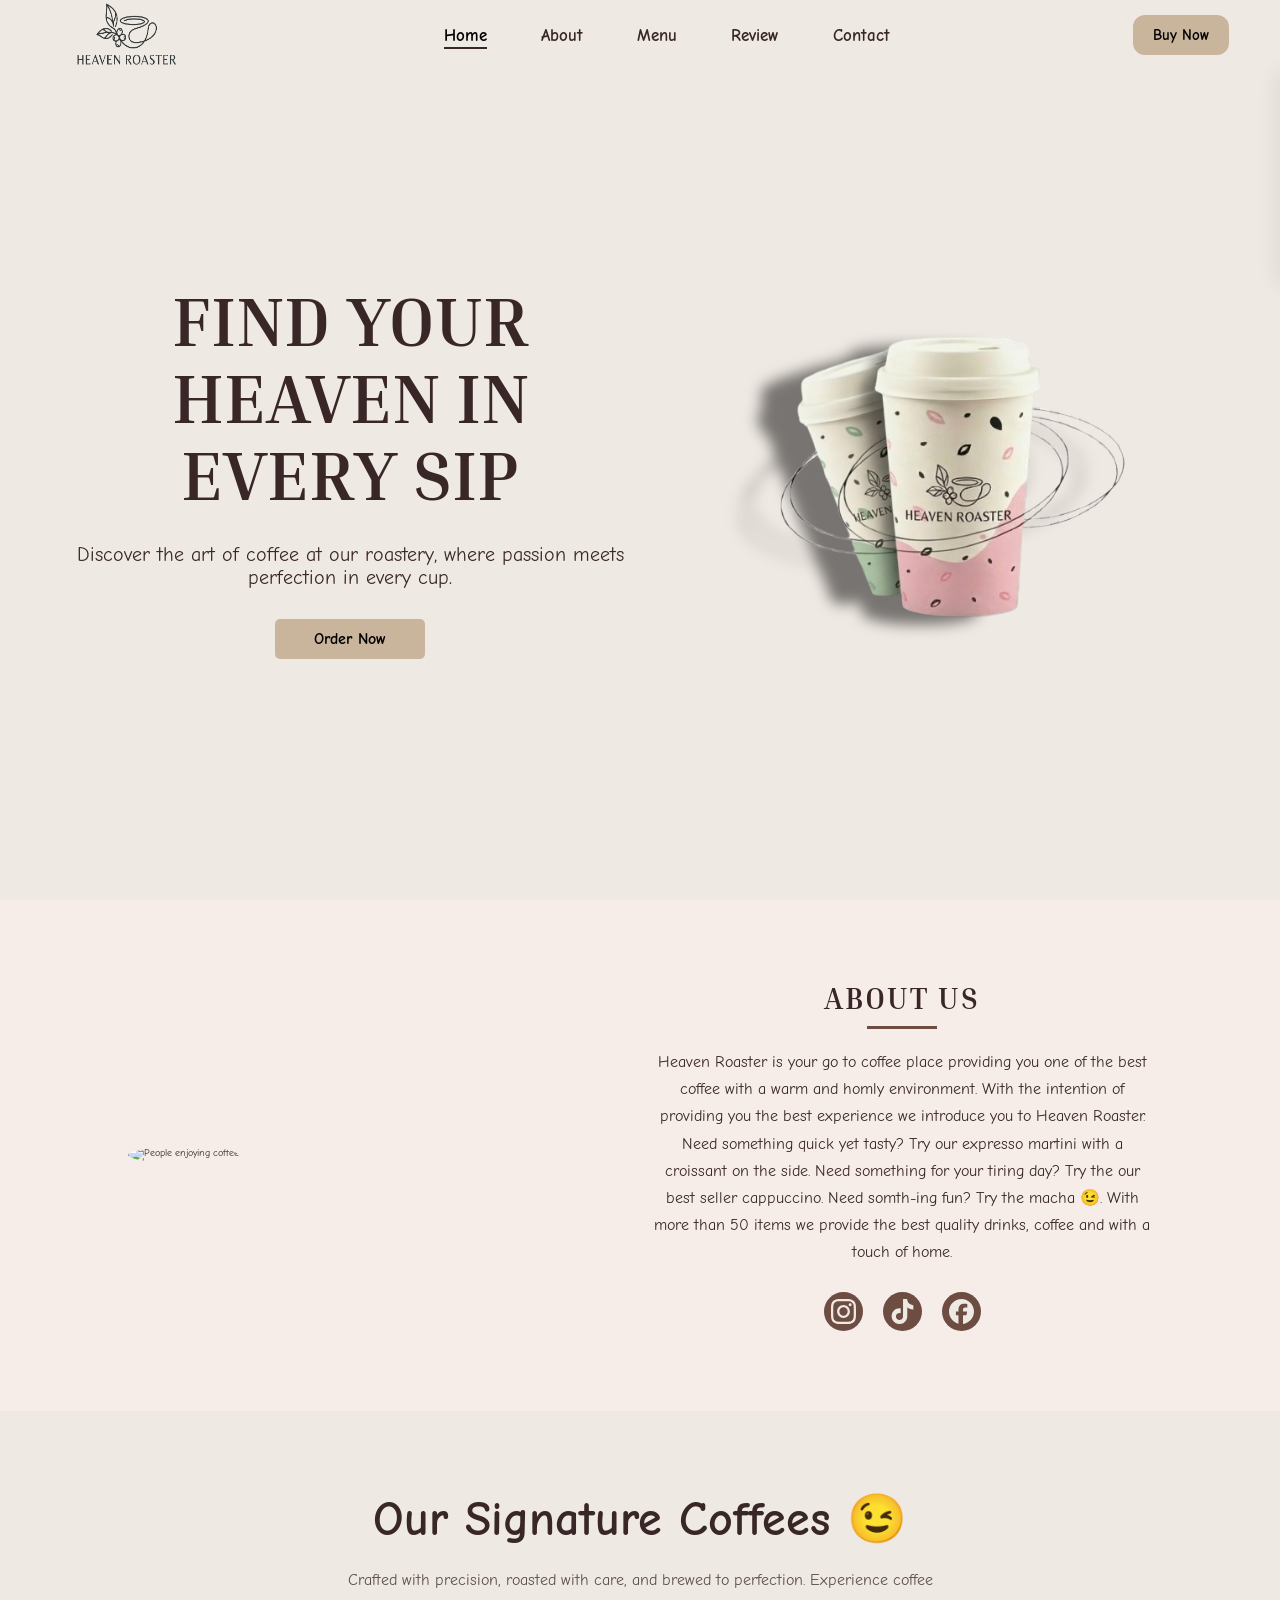
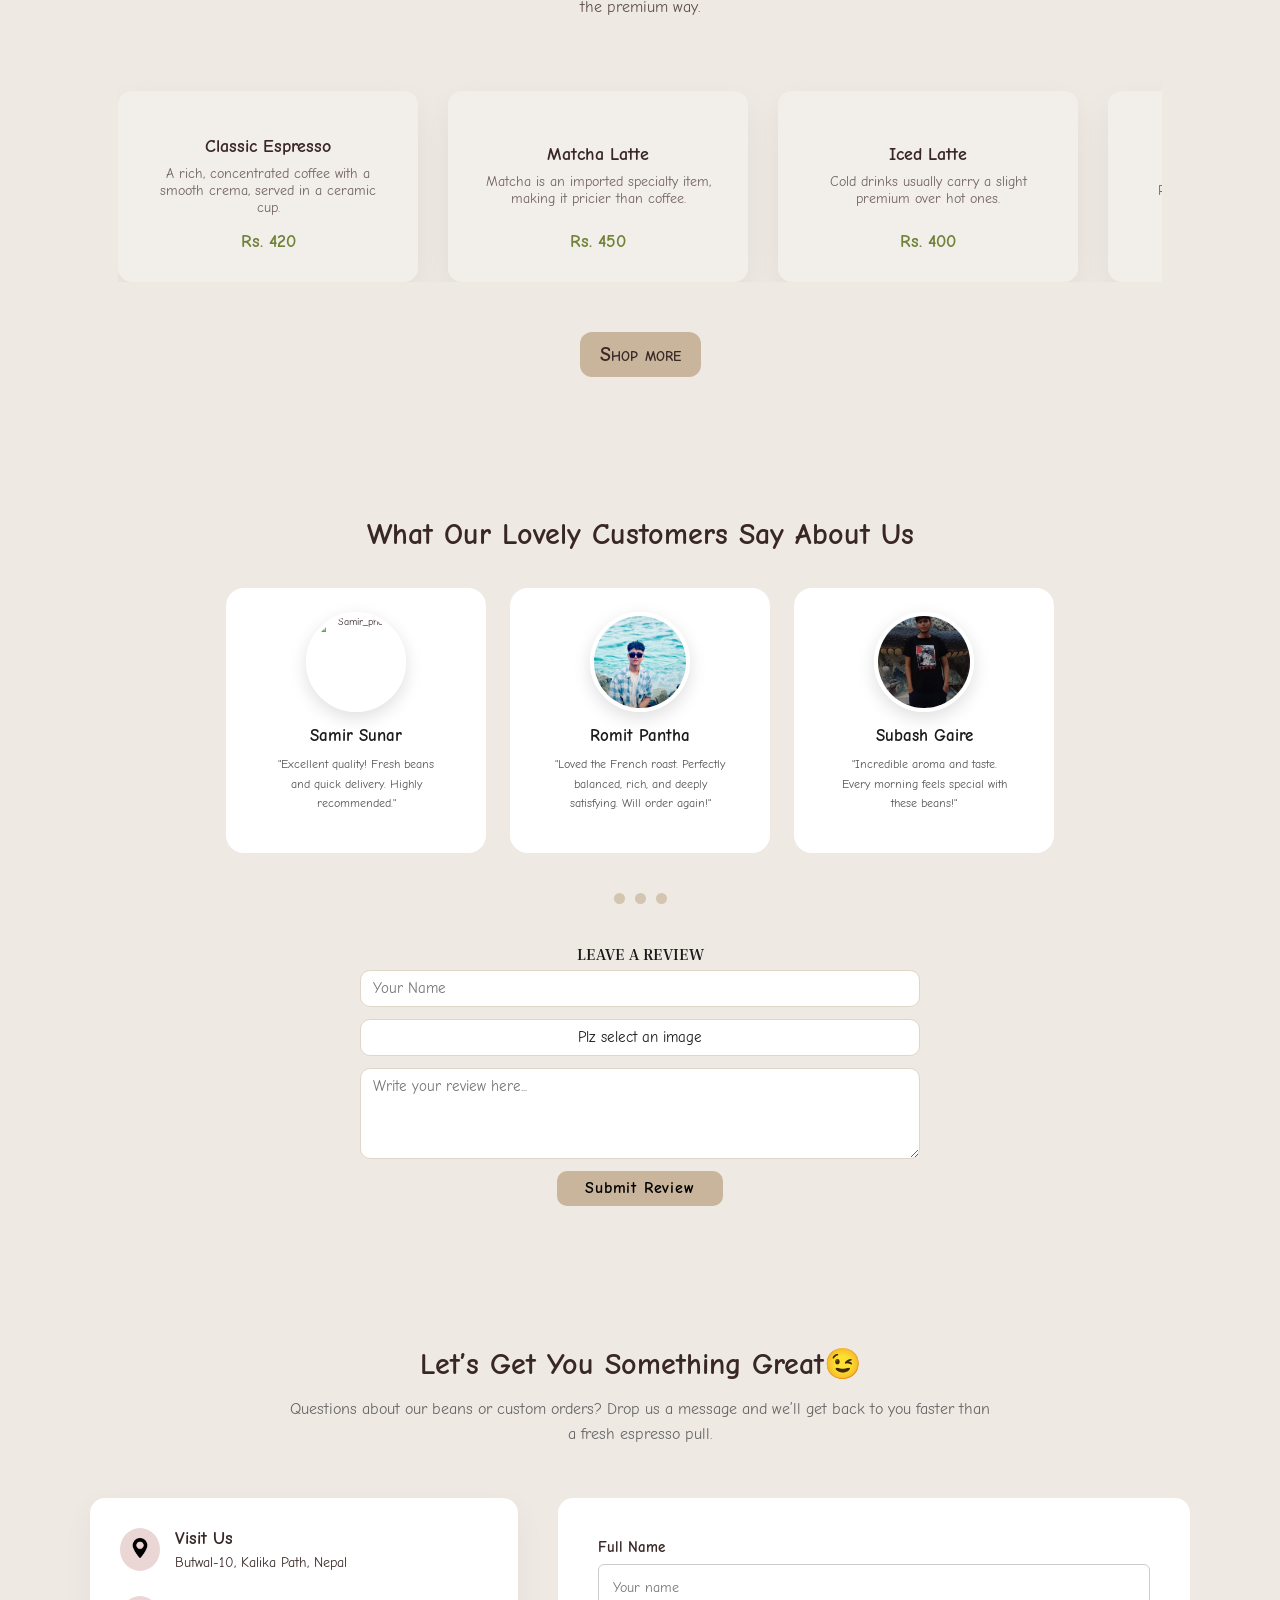
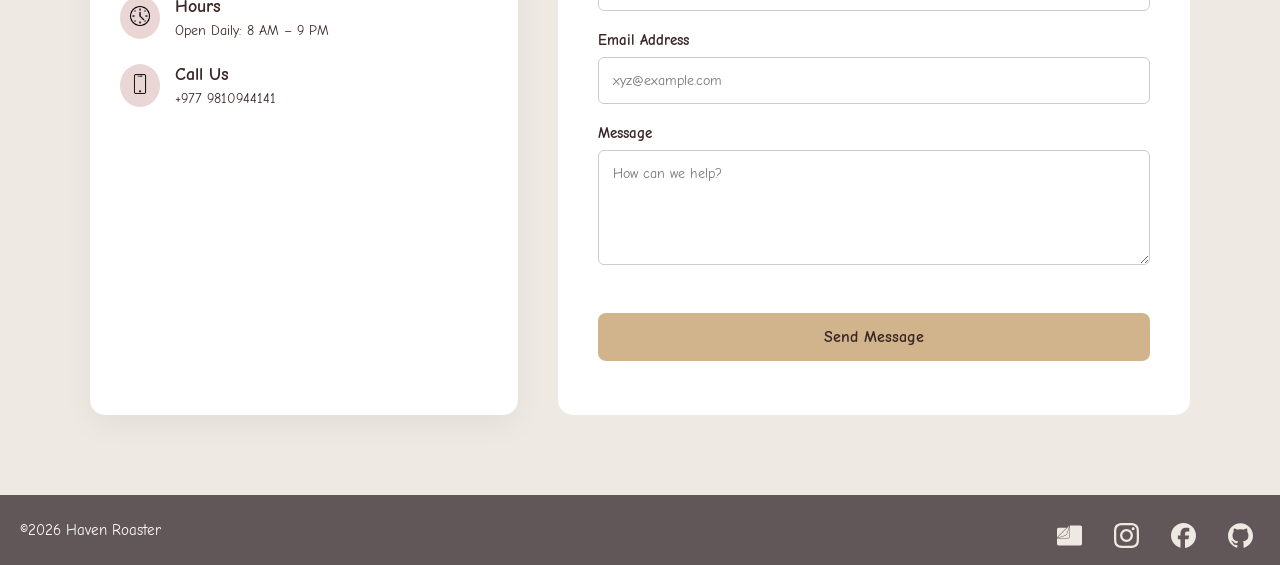
==== commit 53de341e: "used local storage to add a login" ====
--- a/index.html
+++ b/index.html
@@ -3,6 +3,10 @@
   <head>
     <meta charset="UTF-8" />
     <meta name="viewport" content="width=device-width, initial-scale=1.0" />
+    <meta
+      name="description"
+      content="Heaven Roaster - Discover the art of coffee at our roastery."
+    />
     <title>Heaven Roaster</title>
     <link rel="icon" href="./assects/logo.png" type="image/x-icon" />
     <link rel="stylesheet" href="style.css" />
@@ -28,6 +32,7 @@
       <nav class="nav-bar">
         <a href="#section-1">
           <img
+            loading="lazy"
             src="./assects/logobackgroundremove.png"
             alt="coffee"
             width="150px"
@@ -36,18 +41,24 @@
           />
         </a>
         <div class="nav-items">
-          <img src="./assects/close.png" width="20px" class="close" />
+          <img
+            loading="lazy"
+            src="./assects/close.png"
+            width="20px"
+            class="close"
+          />
           <ul class="nav-item">
             <li><a href="#section-1" class="nav-link">Home</a></li>
             <li><a href="#section-2" class="nav-link">About</a></li>
             <li><a href="#section-3" class="nav-link">Menu</a></li>
             <li><a href="#section-4" class="nav-link">Review</a></li>
-            <li><a href="#section-5" class="nav-link">contact</a></li>
+            <li><a href="#section-5" class="nav-link">Contact</a></li>
           </ul>
         </div>
 
-        <img src="./assects/more.png" width="20px" class="ham" />
+        <img loading="lazy" src="./assects/more.png" width="20px" class="ham" />
         <img
+          loading="lazy"
           src="assects/profile_picture.jpg"
           width="50px"
           height="50px"
@@ -68,6 +79,7 @@
         </div>
         <div class="images">
           <img
+            loading="lazy"
             class="image"
             src="./assects/signature...-removebg-preview.png"
             alt=""
@@ -77,7 +89,11 @@
       <section class="About" id="section-2">
         <div class="about-container">
           <div class="about-image">
-            <img src="assects/ceo.jpg" alt="People enjoying coffee" />
+            <img
+              loading="lazy"
+              src="assects/ceo.jpg"
+              alt="People enjoying coffee"
+            />
           </div>
 
           <div class="about-content">
@@ -169,6 +185,7 @@
           <div class="menu-flex">
             <article class="menu-card">
               <img
+                loading="lazy"
                 src="./assects/classic_expresso.jpg"
                 alt=""
                 class="Menu-photo"
@@ -183,7 +200,12 @@
               <span class="price">Rs. 420</span>
             </article>
             <article class="menu-card">
-              <img src="./assects/match_lattte.jpg" alt="" class="Menu-photo" />
+              <img
+                loading="lazy"
+                src="./assects/match_lattte.jpg"
+                alt=""
+                class="Menu-photo"
+              />
               <div class="menu-info">
                 <h3>Matcha Latte</h3>
                 <p>
@@ -194,7 +216,12 @@
               <span class="price">Rs. 450</span>
             </article>
             <article class="menu-card">
-              <img src="./assects/iced_latte.jpg" alt="" class="Menu-photo" />
+              <img
+                loading="lazy"
+                src="./assects/iced_latte.jpg"
+                alt=""
+                class="Menu-photo"
+              />
               <div class="menu-info">
                 <h3>Iced Latte</h3>
                 <p>Cold drinks usually carry a slight premium over hot ones.</p>
@@ -202,7 +229,12 @@
               <span class="price">Rs. 400</span>
             </article>
             <article class="menu-card">
-              <img src="./assects/nitrro.png" alt="" class="Menu-photo" />
+              <img
+                loading="lazy"
+                src="./assects/nitrro.png"
+                alt=""
+                class="Menu-photo"
+              />
               <div class="menu-info">
                 <h3>Nitro Cold Brew</h3>
                 <p>Rich, bold and perfectly balanced.</p>
@@ -211,6 +243,7 @@
             </article>
             <article class="menu-card">
               <img
+                loading="lazy"
                 src="./assects/Hazelnut_Latte.jpg"
                 alt=""
                 class="Menu-photo"
@@ -227,6 +260,7 @@
           <div aria-hidden="true" class="menu-flex">
             <article class="menu-card">
               <img
+                loading="lazy"
                 src="./assects/classic_expresso.jpg"
                 alt=""
                 class="Menu-photo"
@@ -241,7 +275,12 @@
               <span class="price">Rs. 420</span>
             </article>
             <article class="menu-card">
-              <img src="./assects/match_lattte.jpg" alt="" class="Menu-photo" />
+              <img
+                loading="lazy"
+                src="./assects/match_lattte.jpg"
+                alt=""
+                class="Menu-photo"
+              />
               <div class="menu-info">
                 <h3>Matcha Latte</h3>
                 <p>
@@ -252,7 +291,12 @@
               <span class="price">Rs. 450</span>
             </article>
             <article class="menu-card">
-              <img src="./assects/iced_latte.jpg" alt="" class="Menu-photo" />
+              <img
+                loading="lazy"
+                src="./assects/iced_latte.jpg"
+                alt=""
+                class="Menu-photo"
+              />
               <div class="menu-info">
                 <h3>Iced Latte</h3>
                 <p>Cold drinks usually carry a slight premium over hot ones.</p>
@@ -260,7 +304,12 @@
               <span class="price">Rs. 400</span>
             </article>
             <article class="menu-card">
-              <img src="./assects/nitrro.png" alt="" class="Menu-photo" />
+              <img
+                loading="lazy"
+                src="./assects/nitrro.png"
+                alt=""
+                class="Menu-photo"
+              />
               <div class="menu-info">
                 <h3>Nitro Cold Brew</h3>
                 <p>Rich, bold and perfectly balanced.</p>
@@ -269,6 +318,7 @@
             </article>
             <article class="menu-card">
               <img
+                loading="lazy"
                 src="./assects/Hazelnut_Latte.jpg"
                 alt=""
                 class="Menu-photo"
@@ -293,18 +343,24 @@
           <div class="carousel-track">
             <article class="review-card">
               <img
-                src="./assects/ceo.jpg"
-                alt="Sunja_rana_photo"
+                loading="lazy"
+                src="./assects/samir.png"
+                alt="Samir_photo"
                 class="review-photo"
               />
-              <p class="review-name">Sunja Rana</p>
+              <p class="review-name">Samir Sunar</p>
               <p class="review-comment">
                 "Excellent quality! Fresh beans and quick delivery. Highly
-                recommend."
+                recommended."
               </p>
             </article>
             <article class="review-card">
-              <img src="./assects/romit.png" alt="romit" class="review-photo" />
+              <img
+                loading="lazy"
+                src="./assects/romit.png"
+                alt="romit"
+                class="review-photo"
+              />
               <p class="review-name">Romit Pantha</p>
               <p class="review-comment">
                 "Loved the French roast. Perfectly balanced, rich, and deeply
@@ -313,6 +369,7 @@
             </article>
             <article class="review-card">
               <img
+                loading="lazy"
                 src="./assects/subash.png"
                 alt="subash"
                 class="review-photo"
@@ -328,7 +385,7 @@
 
         <div class="carousel-dots">
           <span class="dot"></span>
-          <span class="dot active"></span>
+          <span class="dot"></span>
           <span class="dot"></span>
         </div>
 
@@ -341,8 +398,8 @@
               name="name"
               placeholder="Your Name"
               required
-            />
-            <input type="file" name="img"  class="form-input1"  required>
+            /><label for="file" class="form-input1">Plz select an image</label>
+            <input type="file" name="img" id="file" hidden required />
             <textarea
               class="form-textarea"
               placeholder="Write your review here..."
@@ -468,7 +525,7 @@
       tabindex="0"
       aria-label="Scroll to top"
     >
-      <img src="./assects/up-arrow.png" alt="" />
+      <img loading="lazy" src="./assects/up-arrow.png" alt="" />
     </div>
     <footer>
       <p class="upto-date"></p>
@@ -559,9 +616,12 @@
           <input type="file" id="pic_change" accept="image/*" hidden />
         </div>
 
-        <div id="user_profile_name"></div>
-
-        <button type="submit">Log Out</button>
+        <div id="user_profile_name">
+          <h2>Welcome <span id="user-display"></span></h2>
+  <p id="user-email-display"></p>
+        </div>
+
+        <button type="submit" class="logout">Log Out</button>
       </div>
       <div class="container">
         <div class="card">
@@ -615,9 +675,9 @@
             <input
               type="text"
               placeholder="Enter your email or User name "
-              class="login-input"
-            />
-            <input type="password" placeholder="password" class="login-input" />
+              class="login-username"
+            />
+            <input type="password" placeholder="password" class="login-password" />
             <button type="submit" class="second-login">Login now</button>
           </form>
         </div>
--- a/style.css
+++ b/style.css
@@ -187,6 +187,7 @@
     height: 50rem;
     animation: imagefadein 1s ease-out forwards;
   }
+
   @keyframes imagefadein {
     from {
       opacity: 0;
@@ -237,6 +238,7 @@
   height: 350px;
   object-fit: cover;
   border-radius: 50%;
+  pointer-events: none;
 }
 .about-content {
   max-width: 500px;
@@ -353,7 +355,7 @@
 }
 
 form .input,
-.login-input {
+.login-username,.login-password{
   width: 100%;
   padding: 1.4rem;
   margin-bottom: 1.5rem;
@@ -440,6 +442,9 @@
   .nav-bar .logo {
     width: 10rem;
     height: 7rem;
+  }
+  .text {
+    margin-top: 2rem;
   }
 }
 
@@ -646,7 +651,7 @@
   justify-content: space-between;
 }
 footer p {
-  font-size: 1.8rem;
+  font-size: 1.5rem;
 }
 
 .scroll-to-top {
@@ -679,7 +684,7 @@
   justify-content: center;
   align-items: center;
   text-align: center;
-  gap: 2rem;
+  gap: clamp(1.2rem, 2vh, 2rem);
   margin-top: 1rem;
 }
 .social-tag {
@@ -698,6 +703,7 @@
   width: 25px;
   height: 25px;
 }
+
 .social-tag svg {
   fill: var(--primarybackground);
 }
@@ -758,16 +764,16 @@
 }
 
 .review-card {
-  flex-shrink: 0; 
+  flex-shrink: 0;
   background: #ffffff;
   border-radius: 18px;
   padding: 2.4rem 2rem 2.2rem;
   width: 260px;
-  min-height: 250px;
+  min-height: 265px;
+  max-width: 265px;
   display: flex;
   flex-direction: column;
   align-items: center;
-  /* box-shadow: 0 10px 40px rgba(0, 0, 0, 0.1); */
   transition:
     transform 0.35s ease,
     box-shadow 0.35s ease;
@@ -775,7 +781,7 @@
 
 .review-card:hover {
   transform: translateY(-6px);
-  box-shadow: 0 0px 20px rgba(0, 0, 0, 0.13);
+  box-shadow: 0 0px 20px rgba(18, 18, 18, 0.341);
 }
 
 .review-photo {
@@ -799,9 +805,8 @@
   font-size: 1.2rem;
   line-height: 1.65;
   color: #555;
-  font-style: italic;
-  text-align: center;
-  max-width: 24ch;
+  text-align: center;
+  max-width: 170px;
 }
 
 .carousel-dots {
@@ -868,7 +873,6 @@
   border: 1.5px solid #e0d6c8;
   border-radius: 10px;
   font-size: 1.5rem;
-  display: flex;
   font-family: inherit;
   background: #fff;
   color: #1a1a1a;
@@ -927,7 +931,17 @@
   .form-row {
     flex-direction: column;
   }
-}
+  footer .social-tag svg {
+    width: 20px;
+    height: 20px;
+}
+footer p {
+    font-size: 1.5rem;
+    margin-bottom: -10px;
+}
+.social-tag {
+  padding: 0.7rem;}
+  }
 .contact {
   display: flex;
   flex-direction: column;
@@ -1113,7 +1127,7 @@
   margin-bottom: 1.5rem;
 }
 
-#user_profile_name h2 {
+#user_profile_name h2,#user_profile_name h2 span {
   font-family: "Inria Serif", serif;
   font-size: 1.5rem;
   font-weight: 700;
@@ -1121,7 +1135,7 @@
   margin: 0 0 4px;
 }
 
-#user_profile_name span {
+#user_profile_name p {
   font-size: 1.1rem;
   color: rgba(57, 39, 39, 0.5);
 }
@@ -1129,9 +1143,11 @@
 .user-profile button {
   padding: 0.5rem 1rem;
   border-radius: 5px;
-  background-color: rgba(214, 45, 45, 0.842);
+  background-color: var(--button-background);
   border: none;
   cursor: pointer;
+  font-size: medium;
+  font-weight: bold;
   font-size: 1.5rem;
   transition: transform 0.3s ease;
 }
